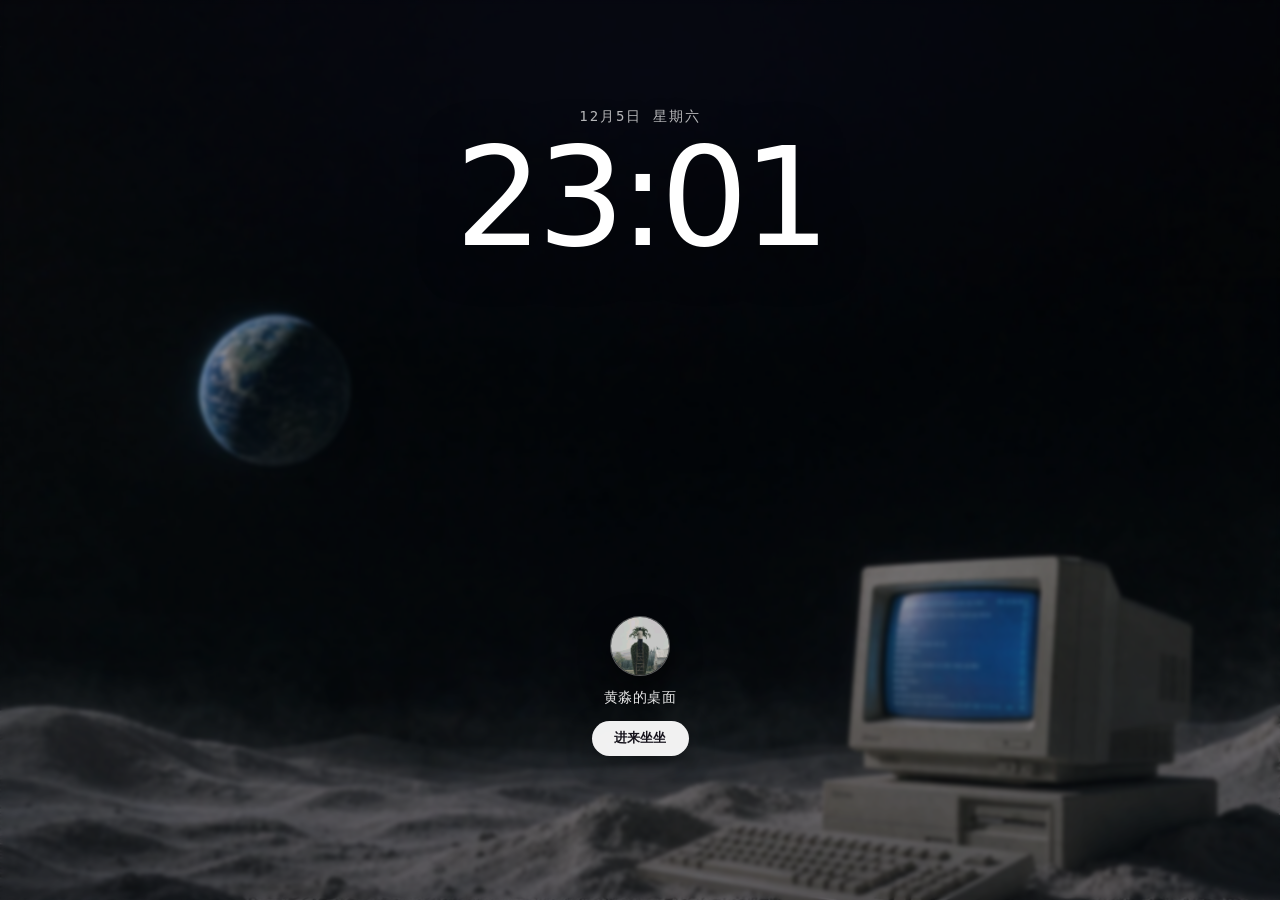
==== index.html @ 8e4c8ae3 "图标重做：从「单色线框放进深灰块」换成真正的 App 图标 - 每个图标手绘 SVG：彩色对角渐变 + 顶部弧形玻璃反光 + 底部柔和压暗 + 1.4px 白色内描边 - 房间改成房子剪影 + 门洞暖" ====
<!DOCTYPE html>
<html lang="zh-CN">
<head>
<meta charset="UTF-8">
<meta name="viewport" content="width=device-width, initial-scale=1.0, viewport-fit=cover">
<title>黄淼 OS</title>
<meta name="description" content="黄淼的桌面：两间住过的房子（点云还原，能走进去）、21 件视频作品、名片。">
<meta name="theme-color" content="#07070b">
<link rel="icon" href="/favicon-32.png" sizes="32x32" type="image/png">
<link rel="apple-touch-icon" href="/favicon-180.png">
<link rel="stylesheet" href="os/os.css?v=20261120">
</head>
<body>

<!-- ============ 图标 ============ -->
<svg width="0" height="0" style="position:absolute" aria-hidden="true"><defs>
  <linearGradient id="apGloss" x1="0" y1="0" x2="0" y2="1">
    <stop offset="0" stop-color="#fff" stop-opacity=".46"/>
    <stop offset=".52" stop-color="#fff" stop-opacity=".07"/>
    <stop offset="1" stop-color="#fff" stop-opacity="0"/>
  </linearGradient>
  <radialGradient id="apGlow" cx=".5" cy="0" r=".85">
    <stop offset="0" stop-color="#fff" stop-opacity=".52"/>
    <stop offset=".5" stop-color="#fff" stop-opacity=".14"/>
    <stop offset="1" stop-color="#fff" stop-opacity="0"/>
  </radialGradient>
  <linearGradient id="apShade" x1="0" y1="0" x2="0" y2="1">
    <stop offset="0" stop-color="#000" stop-opacity="0"/>
    <stop offset="1" stop-color="#000" stop-opacity=".16"/>
  </linearGradient>
  <symbol id="ic-door" viewBox="0 0 24 24"><path d="M5 21V4a1 1 0 0 1 1-1h12a1 1 0 0 1 1 1v17"/><path d="M3 21h18"/><path d="M14.5 12v.01"/><path d="M8.5 3v18"/></symbol>
  <symbol id="ic-film" viewBox="0 0 24 24"><rect x="3" y="4" width="18" height="16" rx="2"/><path d="M7 4v16M17 4v16"/><path d="M3 9h4M3 15h4M17 9h4M17 15h4"/></symbol>
  <symbol id="ic-user" viewBox="0 0 24 24"><circle cx="12" cy="8.5" r="3.6"/><path d="M4.6 20.2a7.6 7.6 0 0 1 14.8 0"/></symbol>
  <symbol id="ic-mail" viewBox="0 0 24 24"><rect x="2.8" y="5" width="18.4" height="14" rx="2.4"/><path d="M4 7.2l8 5.4 8-5.4"/></symbol>
  <symbol id="ic-doc" viewBox="0 0 24 24"><path d="M6 3h7.6L19 8.4V21H6z"/><path d="M13.4 3v5.6H19"/><path d="M9 13h6M9 17h4"/></symbol>
  <symbol id="ic-spark" viewBox="0 0 24 24"><path d="M12 3l1.8 4.9L18.7 9.7l-4.9 1.8L12 16.4l-1.8-4.9L5.3 9.7l4.9-1.8z"/><path d="M18 15.5l.9 2.4 2.4.9-2.4.9-.9 2.4-.9-2.4-2.4-.9 2.4-.9z"/></symbol>
  <symbol id="ic-arrow" viewBox="0 0 24 24"><path d="M5 12h13"/><path d="M12.5 5.5L19 12l-6.5 6.5"/></symbol>
  <symbol id="ic-move" viewBox="0 0 24 24"><path d="M12 3v18M3 12h18"/><path d="M9 6l3-3 3 3M9 18l3 3 3-3M6 9l-3 3 3 3M18 9l3 3-3 3"/></symbol>
  <symbol id="ic-full" viewBox="0 0 24 24"><path d="M9 4H4v5M15 4h5v5M9 20H4v-5M15 20h5v-5"/></symbol>
  <symbol id="ic-out" viewBox="0 0 24 24"><path d="M14 4h6v6"/><path d="M20 4l-9 9"/><path d="M18 14v5a1 1 0 0 1-1 1H5a1 1 0 0 1-1-1V7a1 1 0 0 1 1-1h5"/></symbol>
  <symbol id="ic-github" viewBox="0 0 24 24"><path d="M9 19.5c-4 1.2-4-2-5.5-2.5M15 21v-3.4a3 3 0 0 0-.8-2.3c2.6-.3 5.3-1.3 5.3-5.8a4.5 4.5 0 0 0-1.2-3.1 4.2 4.2 0 0 0-.1-3.1s-1-.3-3.3 1.2a11.4 11.4 0 0 0-6 0C6.6 3 5.6 3.3 5.6 3.3a4.2 4.2 0 0 0-.1 3.1A4.5 4.5 0 0 0 4.3 9.5c0 4.5 2.7 5.5 5.3 5.8a3 3 0 0 0-.8 2.3V21"/></symbol>
  <symbol id="ic-wifi" viewBox="0 0 24 24"><path d="M2.5 8.5a15 15 0 0 1 19 0"/><path d="M6 12.5a10 10 0 0 1 12 0"/><path d="M9.4 16.3a5 5 0 0 1 5.2 0"/><path d="M12 20h.01"/></symbol>
  <symbol id="ic-batt" viewBox="0 0 26 13"><rect x=".8" y=".8" width="20" height="11.4" rx="3"/><rect x="2.6" y="2.6" width="14" height="7.8" rx="1.6" fill="currentColor" stroke="none"/><path d="M23 4.4v4.2" stroke-width="2.4"/></symbol>

  <!-- ===== App 图标：彩色底 + 顶部高光 + 细白描边（不用位图，缩放不糊） ===== -->
  <symbol id="ap-room" viewBox="0 0 96 96">
    <defs>
      <linearGradient id="apRoomBg" x1="0" y1="0" x2=".38" y2="1">
        <stop offset="0" stop-color="#86A6FF"/><stop offset=".48" stop-color="#4A5BEA"/><stop offset="1" stop-color="#2730A2"/>
      </linearGradient>
      <linearGradient id="apRoomDoor" x1="0" y1="0" x2=".2" y2="1">
        <stop offset="0" stop-color="#FFEBC6"/><stop offset="1" stop-color="#FFAE52"/>
      </linearGradient>
      <clipPath id="apRoomClip"><rect width="96" height="96" rx="22"/></clipPath>
    </defs>
    <g clip-path="url(#apRoomClip)">
      <rect width="96" height="96" fill="url(#apRoomBg)"/>
      <rect width="96" height="62" fill="url(#apGloss)"/>
      <ellipse cx="48" cy="0" rx="45" ry="27" fill="url(#apGlow)"/>
      <rect y="50" width="96" height="46" fill="url(#apShade)"/>
    </g>
    <path d="M48 16.5 76 37.2v33.3a6 6 0 0 1-6 6H26a6 6 0 0 1-6-6V37.2z" fill="#fff" opacity=".96"/>
    <path d="M41 76.5V57.8a7 7 0 0 1 14 0v18.7z" fill="url(#apRoomDoor)"/>
    <path d="M48 16.5 76 37.2H20z" fill="#fff" opacity=".55"/>
    <rect x=".9" y=".9" width="94.2" height="94.2" rx="21.4" fill="none" stroke="#fff" stroke-opacity=".32" stroke-width="1.4"/>
  </symbol>

  <symbol id="ap-works" viewBox="0 0 96 96">
    <defs>
      <linearGradient id="apWorksBg" x1="0" y1="0" x2=".4" y2="1">
        <stop offset="0" stop-color="#FFA0B6"/><stop offset=".45" stop-color="#F4486B"/><stop offset="1" stop-color="#AC143E"/>
      </linearGradient>
      <clipPath id="apWorksClip"><rect width="96" height="96" rx="22"/></clipPath>
    </defs>
    <g clip-path="url(#apWorksClip)">
      <rect width="96" height="96" fill="url(#apWorksBg)"/>
      <rect width="96" height="62" fill="url(#apGloss)"/>
      <ellipse cx="48" cy="0" rx="45" ry="27" fill="url(#apGlow)"/>
      <rect y="50" width="96" height="46" fill="url(#apShade)"/>
    </g>
    <rect x="22" y="25" width="52" height="46" rx="6" fill="#fff" opacity=".97"/>
    <g fill="#E33A5C">
      <rect x="26" y="29.5" width="6.4" height="6.4" rx="1.8"/><rect x="26" y="39.3" width="6.4" height="6.4" rx="1.8"/>
      <rect x="26" y="49.1" width="6.4" height="6.4" rx="1.8"/><rect x="26" y="58.9" width="6.4" height="6.4" rx="1.8"/>
      <rect x="63.6" y="29.5" width="6.4" height="6.4" rx="1.8"/><rect x="63.6" y="39.3" width="6.4" height="6.4" rx="1.8"/>
      <rect x="63.6" y="49.1" width="6.4" height="6.4" rx="1.8"/><rect x="63.6" y="58.9" width="6.4" height="6.4" rx="1.8"/>
    </g>
    <path d="M41.8 37.8 L57 48 L41.8 58.2 Z" fill="#E33A5C"/>
    <rect x=".9" y=".9" width="94.2" height="94.2" rx="21.4" fill="none" stroke="#fff" stroke-opacity=".32" stroke-width="1.4"/>
  </symbol>

  <symbol id="ap-about" viewBox="0 0 96 96">
    <defs>
      <linearGradient id="apAboutBg" x1="0" y1="0" x2=".45" y2="1">
        <stop offset="0" stop-color="#79E7D4"/><stop offset=".5" stop-color="#25AC93"/><stop offset="1" stop-color="#0E6357"/>
      </linearGradient>
      <clipPath id="apAboutClip"><rect width="96" height="96" rx="22"/></clipPath>
    </defs>
    <g clip-path="url(#apAboutClip)">
      <rect width="96" height="96" fill="url(#apAboutBg)"/>
      <rect width="96" height="62" fill="url(#apGloss)"/>
      <ellipse cx="48" cy="0" rx="45" ry="27" fill="url(#apGlow)"/>
      <rect y="50" width="96" height="46" fill="url(#apShade)"/>
    </g>
    <circle cx="48" cy="38.5" r="11.6" fill="#fff" opacity=".97"/>
    <path d="M25.5 71.5c0-12.8 10-19.6 22.5-19.6s22.5 6.8 22.5 19.6z" fill="#fff" opacity=".97"/>
    <rect x=".9" y=".9" width="94.2" height="94.2" rx="21.4" fill="none" stroke="#fff" stroke-opacity=".32" stroke-width="1.4"/>
  </symbol>

  <symbol id="ap-contact" viewBox="0 0 96 96">
    <defs>
      <linearGradient id="apCtBg" x1="0" y1="0" x2=".4" y2="1">
        <stop offset="0" stop-color="#FFD77E"/><stop offset=".5" stop-color="#F59B2E"/><stop offset="1" stop-color="#C26409"/>
      </linearGradient>
      <clipPath id="apCtClip"><rect width="96" height="96" rx="22"/></clipPath>
    </defs>
    <g clip-path="url(#apCtClip)">
      <rect width="96" height="96" fill="url(#apCtBg)"/>
      <rect width="96" height="62" fill="url(#apGloss)"/>
      <ellipse cx="48" cy="0" rx="45" ry="27" fill="url(#apGlow)"/>
      <rect y="50" width="96" height="46" fill="url(#apShade)"/>
    </g>
    <rect x="19" y="29" width="58" height="38" rx="6.5" fill="#FFFAF0" opacity=".98"/>
    <path d="M22.5 34 L48 51.5 L73.5 34" fill="none" stroke="#DD8A1B" stroke-width="4.2" stroke-linecap="round" stroke-linejoin="round"/>
    <rect x=".9" y=".9" width="94.2" height="94.2" rx="21.4" fill="none" stroke="#fff" stroke-opacity=".32" stroke-width="1.4"/>
  </symbol>

  <symbol id="ap-readme" viewBox="0 0 96 96">
    <defs>
      <linearGradient id="apRdBg" x1="0" y1="0" x2=".4" y2="1">
        <stop offset="0" stop-color="#B3AED2"/><stop offset=".5" stop-color="#736E94"/><stop offset="1" stop-color="#453F60"/>
      </linearGradient>
      <clipPath id="apRdClip"><rect width="96" height="96" rx="22"/></clipPath>
    </defs>
    <g clip-path="url(#apRdClip)">
      <rect width="96" height="96" fill="url(#apRdBg)"/>
      <rect width="96" height="62" fill="url(#apGloss)"/>
      <ellipse cx="48" cy="0" rx="45" ry="27" fill="url(#apGlow)"/>
      <rect y="50" width="96" height="46" fill="url(#apShade)"/>
    </g>
    <path d="M33 19.5h18L66 32.5v43a4.5 4.5 0 0 1-4.5 4.5h-28.5A4.5 4.5 0 0 1 28.5 75.5v-51a5 5 0 0 1 4.5-5z" fill="#fff" opacity=".97"/>
    <path d="M51 19.5v13h15" fill="none" stroke="#7A7499" stroke-width="3" stroke-linejoin="round"/>
    <g stroke="#7A7499" stroke-width="3" stroke-linecap="round"><path d="M39 48h18M39 57h18M39 66h11"/></g>
    <rect x=".9" y=".9" width="94.2" height="94.2" rx="21.4" fill="none" stroke="#fff" stroke-opacity=".32" stroke-width="1.4"/>
  </symbol>
</defs></svg>

<div class="wall"><div class="wall-img"></div><div class="wall-tint"></div><div class="wall-grain"></div></div>

<!-- ============ 锁屏 ============ -->
<div class="lock" id="lock">
  <div class="lock-date" id="lockDate">—</div>
  <div class="lock-time" id="lockTime">--:--</div>
  <div class="lock-user">
    <img class="lock-av" src="avatar.png" alt="">
    <span class="lock-name">黄淼的桌面</span>
    <button class="lock-enter" id="lockEnter" type="button">进来坐坐</button>
  </div>
</div>

<!-- ============ 菜单栏 ============ -->
<header class="menubar" id="menubar">
  <button class="mb-brand" id="mbBrand" type="button"><span class="mb-mk"></span>黄淼 OS</button>
  <button class="mb-menu" data-open="rooms" type="button">房间</button>
  <button class="mb-menu" data-open="works" type="button">作品</button>
  <button class="mb-menu" data-open="about" type="button">关于</button>
  <button class="mb-menu" data-open="contact" type="button">联系</button>
  <span class="mb-sp"></span>
  <span class="mb-st">
    <svg viewBox="0 0 24 24" style="width:15px;height:15px;fill:none;stroke:currentColor;stroke-width:1.6;stroke-linecap:round"><use href="#ic-wifi"/></svg>
    <svg viewBox="0 0 26 13" style="width:24px;height:12px;fill:none;stroke:currentColor;stroke-width:1.1"><use href="#ic-batt"/></svg>
  </span>
  <span class="mb-clock" id="mbClock">--</span>
</header>

<!-- ============ 桌面 ============ -->
<main class="desktop" id="desktop">
  <div class="desk-icons">
    <button class="desk-ic" data-open="rooms" type="button">
      <span class="art"><svg viewBox="0 0 96 96"><use href="#ap-room"/></svg></span>
      <span class="lb">我的房间</span>
    </button>
    <button class="desk-ic" data-open="works" type="button">
      <span class="art"><svg viewBox="0 0 96 96"><use href="#ap-works"/></svg></span>
      <span class="lb">我的作品</span>
    </button>
    <button class="desk-ic" data-open="readme" type="button">
      <span class="art"><svg viewBox="0 0 96 96"><use href="#ap-readme"/></svg></span>
      <span class="lb">说明.txt</span>
    </button>
    <button class="desk-ic" data-open="contact" type="button">
      <span class="art"><svg viewBox="0 0 96 96"><use href="#ap-contact"/></svg></span>
      <span class="lb">联系我</span>
    </button>
  </div>
  <div class="desk-hint" id="deskHint">点一下图标就打开 · 窗口可以拖、可以拉大</div>
</main>

<!-- ============ Dock ============ -->
<nav class="dock" id="dock">
  <button class="dock-item" data-app="rooms" type="button">
    <span class="tip">我的房间</span>
    <span class="di rooms"><svg viewBox="0 0 96 96"><use href="#ap-room"/></svg></span>
    <span class="dot"></span>
  </button>
  <button class="dock-item" data-app="works" type="button">
    <span class="tip">我的作品</span>
    <span class="di works"><svg viewBox="0 0 96 96"><use href="#ap-works"/></svg></span>
    <span class="dot"></span>
  </button>
  <button class="dock-item" data-app="about" type="button">
    <span class="tip">关于我</span>
    <span class="di about"><svg viewBox="0 0 96 96"><use href="#ap-about"/></svg></span>
    <span class="dot"></span>
  </button>
  <button class="dock-item" data-app="contact" type="button">
    <span class="tip">联系</span>
    <span class="di contact"><svg viewBox="0 0 96 96"><use href="#ap-contact"/></svg></span>
    <span class="dot"></span>
  </button>
  <span class="dock-sep"></span>
  <a class="dock-item" href="prompts/" target="_blank" rel="noopener">
    <span class="tip">提示词库</span>
    <span class="di ext p1"><svg viewBox="0 0 24 24"><use href="#ic-spark"/></svg></span>
  </a>
  <a class="dock-item" href="https://upmiao.com" target="_blank" rel="noopener">
    <span class="tip">upmiao.com</span>
    <span class="di ext p2"><svg viewBox="0 0 24 24"><use href="#ic-out"/></svg></span>
  </a>
  <a class="dock-item" href="https://github.com/Ss-miao" target="_blank" rel="noopener">
    <span class="tip">GitHub</span>
    <span class="di ext p3"><svg viewBox="0 0 24 24"><use href="#ic-github"/></svg></span>
  </a>
</nav>

<script src="os/data.js?v=20261120"></script>
<script src="os/wm.js?v=20261120"></script>
<script src="os/apps.js?v=20261120"></script>
<script>
(function(){
  var $=function(s){return document.querySelector(s)};
  var two=function(n){return (n<10?'0':'')+n};

  /* ---- 时钟 ---- */
  var MOB = matchMedia('(max-width:760px)').matches;
  function tick(){
    var d=new Date(), wd='日一二三四五六'[d.getDay()];
    $('#lockTime').textContent=two(d.getHours())+':'+two(d.getMinutes());
    $('#lockDate').textContent=(d.getMonth()+1)+'月'+d.getDate()+'日 星期'+wd;
    $('#mbClock').textContent = MOB
      ? two(d.getHours())+':'+two(d.getMinutes())
      : (d.getMonth()+1)+'月'+d.getDate()+'日 周'+wd+' '+two(d.getHours())+':'+two(d.getMinutes());
  }
  tick(); setInterval(tick,10000);

  /* 手机上「拖、拉大」不成立，换成铺满的说明；顺手把小字提示露出来当引导 */
  if(MOB){
    var dh=$('#deskHint');
    if(dh) dh.textContent='点一下图标，窗口会铺满整块屏幕';
  }

  /* ---- 解锁 ---- */
  var lock=$('#lock'), unlocked=false;
  function unlock(){
    if(unlocked) return; unlocked=true;
    lock.classList.add('out');
    document.body.classList.add('in');
    setTimeout(function(){ if(lock.parentNode) lock.parentNode.removeChild(lock); },700);
  }
  $('#lockEnter').addEventListener('click',unlock);
  document.addEventListener('keydown',function(e){
    if(!unlocked && (e.key==='Enter'||e.key===' ')){ e.preventDefault(); unlock(); }
  });

  /* ---- 打开程序 ---- */
  document.addEventListener('click',function(e){
    var t=e.target.closest('.desk-ic[data-open],.mb-menu[data-open]');
    if(t){ unlock(); window.OS_APPS.open(t.dataset.open); return; }
    var d=e.target.closest('.dock-item[data-app]');
    if(d){ unlock(); window.OS_APPS.open(d.dataset.app); }
  });
  $('#mbBrand').addEventListener('click',function(){ window.OS_APPS.open('about'); });

  /* ---- Esc 关掉最上面那个窗口 ---- */
  document.addEventListener('keydown',function(e){
    if(e.key!=='Escape') return;
    var wins=[].slice.call(document.querySelectorAll('.window'));
    if(!wins.length) return;
    wins.sort(function(a,b){ return (+b.style.zIndex||0)-(+a.style.zIndex||0); });
    window.OS_WM.close(wins[0].dataset.app);
  });

  /* ---- Dock 倒影：把图标镜像一份压在下面，靠遮罩渐隐 ---- */
  document.querySelectorAll('.dock-item .di').forEach(function(di){
    var svg=di.querySelector('svg'); if(!svg) return;
    var rx=document.createElement('span');
    rx.className='rx'+(di.classList.contains('ext')?' sm':'');
    rx.appendChild(svg.cloneNode(true));
    di.parentNode.appendChild(rx);
  });

  /* ---- 手机上别让长按弹菜单 ---- */
  document.addEventListener('contextmenu',function(e){
    if(e.target.closest('.desk-ic,.dock-item,.rm-card')) e.preventDefault();
  });
})();
</script>
</body>
</html>
---- os/os.css ----
/* ===================================================================
   黄淼 OS · 系统外壳
   月面壁纸 / 玻璃菜单栏 / 窗口 / Dock
   =================================================================== */
:root{
  --ink:#1a1720; --ink-2:#5a5466; --ink-3:#928b9e;
  --line:rgba(24,20,34,.10); --line-2:rgba(24,20,34,.06);
  --win:rgba(250,249,253,.90);
  --win-bar:rgba(255,255,255,.58);
  --accent:#e2703a; --accent-2:#f0a35e;
  --grad:linear-gradient(120deg,#e2703a,#d94f7a 55%,#8b5cf6);
  --radius:15px;
  --font:"PingFang SC","HarmonyOS Sans SC","Microsoft YaHei UI","Noto Sans SC",system-ui,-apple-system,sans-serif;
  --mono:ui-monospace,"SF Mono",Menlo,Consolas,monospace;
  --shadow:0 40px 110px -34px rgba(2,4,12,.72), 0 2px 10px rgba(2,4,12,.24), 0 0 0 .5px rgba(0,0,0,.26);
}
*{margin:0;padding:0;box-sizing:border-box;scrollbar-width:none;-ms-overflow-style:none}
*::-webkit-scrollbar{display:none;width:0;height:0}
html,body{height:100%}
body{
  font-family:var(--font);color:var(--ink);overflow:hidden;background:#07070b;
  -webkit-font-smoothing:antialiased;user-select:none;-webkit-user-select:none;
  -webkit-tap-highlight-color:transparent;overscroll-behavior:none;
}
a{color:inherit;text-decoration:none}
button{font:inherit;color:inherit;cursor:pointer;border:0;background:none}
svg{display:block}
.ic{width:20px;height:20px;fill:none;stroke:currentColor;stroke-width:1.7;stroke-linecap:round;stroke-linejoin:round}

/* ---------- 壁纸 ---------- */
.wall{position:fixed;inset:0;z-index:0;overflow:hidden;background:#05060a}
.wall-img{position:absolute;inset:0;background:url(../os-wall.webp) center bottom/cover no-repeat;
  transform:scale(1.02);animation:wallIn 1.6s cubic-bezier(.2,.7,.2,1) both}
@keyframes wallIn{from{transform:scale(1.08);opacity:0}to{transform:scale(1.02);opacity:1}}
.wall-tint{position:absolute;inset:0;pointer-events:none;
  background:
    radial-gradient(70% 50% at 50% 8%,rgba(10,14,30,.62),transparent 70%),
    linear-gradient(180deg,rgba(6,7,14,.5) 0%,rgba(6,7,14,.06) 26%,rgba(6,7,14,0) 55%,rgba(6,7,14,.30) 100%)}
.wall-grain{position:absolute;inset:0;pointer-events:none;opacity:.05;mix-blend-mode:overlay;
  background-image:url("data:image/svg+xml;utf8,<svg xmlns='http://www.w3.org/2000/svg' width='140' height='140'><filter id='n'><feTurbulence type='fractalNoise' baseFrequency='.85' numOctaves='3'/></filter><rect width='140' height='140' filter='url(%23n)'/></svg>")}

/* ---------- 锁屏 ---------- */
.lock{position:fixed;inset:0;z-index:5000;display:flex;flex-direction:column;align-items:center;
  color:#fff;transition:opacity .6s ease,transform .6s ease}
.lock::before{content:"";position:absolute;inset:0;background:rgba(4,5,10,.34);backdrop-filter:blur(2px)}
.lock>*{position:relative}
.lock-date{margin-top:12vh;font-size:14px;letter-spacing:.14em;opacity:.72;text-transform:uppercase;
  font-family:var(--mono);text-shadow:0 2px 18px rgba(0,0,0,.5)}
.lock-time{font-size:clamp(76px,13vw,138px);font-weight:200;line-height:1.02;letter-spacing:-.04em;
  font-variant-numeric:tabular-nums;text-shadow:0 8px 46px rgba(0,0,0,.55);margin-top:2px}
.lock-user{margin-top:auto;margin-bottom:16vh;display:flex;flex-direction:column;align-items:center;gap:14px}
.lock-av{width:58px;height:58px;border-radius:50%;object-fit:cover;
  box-shadow:0 0 0 1px rgba(255,255,255,.34),0 10px 30px rgba(0,0,0,.5)}
.lock-name{font-size:13.5px;letter-spacing:.04em;opacity:.9}
.lock-enter{padding:9px 22px;border-radius:999px;background:rgba(255,255,255,.94);color:#15121b;
  font-size:12.5px;font-weight:600;letter-spacing:.02em;transition:.18s;
  box-shadow:0 8px 26px rgba(0,0,0,.35)}
.lock-enter:hover{background:#fff;transform:translateY(-1px)}
.lock.out{opacity:0;transform:scale(1.05);pointer-events:none}

/* ---------- 菜单栏 ---------- */
.menubar{position:fixed;left:0;right:0;top:0;height:34px;z-index:900;display:flex;align-items:center;gap:4px;
  padding:0 14px;color:rgba(255,255,255,.94);font-size:12.5px;
  background:rgba(10,11,20,.42);backdrop-filter:blur(26px) saturate(150%);-webkit-backdrop-filter:blur(26px) saturate(150%);
  border-bottom:1px solid rgba(255,255,255,.08);transition:opacity .4s,transform .4s}
.menubar.hide{opacity:0;transform:translateY(-100%)}
.mb-brand{display:flex;align-items:center;gap:7px;padding:2px 9px 2px 4px;border-radius:6px;font-weight:600}
.mb-brand:hover{background:rgba(255,255,255,.12)}
.mb-mk{width:15px;height:15px;border-radius:4px;background:var(--grad);flex:none;
  box-shadow:0 0 0 .5px rgba(255,255,255,.4)}
.mb-menu{padding:3px 9px;border-radius:5px;opacity:.78;font-weight:450}
.mb-menu.on,.mb-menu:hover{background:rgba(255,255,255,.14);opacity:1}
.mb-sp{flex:1}
.mb-st{display:flex;align-items:center;gap:11px;opacity:.82}
.mb-st svg{width:15px;height:15px;fill:none;stroke:currentColor;stroke-width:1.6;stroke-linecap:round}
.mb-clock{font-family:var(--mono);font-size:11.5px;letter-spacing:.01em;opacity:.9;white-space:nowrap}

/* ---------- 桌面 ---------- */
.desktop{position:absolute;left:0;right:0;top:34px;bottom:84px;z-index:10;overflow:hidden;
  transition:opacity .5s ease}
.desk-icons{position:absolute;right:14px;top:14px;display:flex;flex-direction:column;gap:14px;z-index:2}
.desk-ic{width:98px;padding:9px 4px 8px;display:flex;flex-direction:column;align-items:center;gap:7px;
  border-radius:11px;transition:.14s;color:#fff}
.desk-ic:hover{background:rgba(255,255,255,.1)}
.desk-ic:active{transform:scale(.97)}
.desk-ic .art{width:68px;height:68px;border-radius:16px;position:relative;
  filter:drop-shadow(0 11px 20px rgba(0,0,0,.55))}
.desk-ic .art svg{width:100%;height:100%;display:block}
.desk-ic:hover .art{filter:drop-shadow(0 13px 24px rgba(0,0,0,.62)) brightness(1.06)}
.desk-ic .lb{font-size:11px;line-height:1.3;text-align:center;text-shadow:0 1px 6px rgba(0,0,0,.8);
  max-width:86px;overflow:hidden;text-overflow:ellipsis;white-space:nowrap}
.desk-hint{position:absolute;left:50%;bottom:58px;transform:translateX(-50%);
  font-size:10.5px;color:rgba(255,255,255,.66);letter-spacing:.03em;white-space:nowrap;
  padding:6px 12px;border-radius:999px;background:rgba(12,12,18,.46);
  border:1px solid rgba(255,255,255,.1);backdrop-filter:blur(14px);-webkit-backdrop-filter:blur(14px);
  transition:opacity .4s}
.desk-hint.hide{opacity:0}

/* 还没解锁的时候，桌面、Dock、菜单栏都藏起来，只留锁屏 */
body:not(.in) .desktop,
body:not(.in) .dock,
body:not(.in) .menubar{opacity:0;pointer-events:none}
body:not(.in) .dock{transform:translateX(-50%) translateY(20px)}

/* ---------- 窗口 ---------- */
.window{position:absolute;display:flex;flex-direction:column;min-width:340px;min-height:200px;
  background:var(--win);backdrop-filter:blur(34px) saturate(170%);-webkit-backdrop-filter:blur(34px) saturate(170%);
  border-radius:var(--radius);box-shadow:var(--shadow);overflow:hidden;
  opacity:0;transform:scale(.965) translateY(10px);
  transition:opacity .22s ease,transform .26s cubic-bezier(.2,.8,.2,1)}
.window.open{opacity:1;transform:none}
.window.closing{opacity:0;transform:scale(.97);transition-duration:.18s}
.window.max{border-radius:11px}
.win-bar{flex:none;height:44px;display:flex;align-items:center;padding:0 13px;position:relative;
  background:var(--win-bar);border-bottom:1px solid var(--line-2);
  backdrop-filter:blur(20px);-webkit-backdrop-filter:blur(20px)}
.traffic{display:flex;gap:8px;align-items:center;position:relative;z-index:2}
.traffic button{width:12px;height:12px;border-radius:50%;display:grid;place-items:center;position:relative}
.traffic button i{display:block;width:12px;height:12px;border-radius:50%}
.t-close i{background:#ff5f57;box-shadow:inset 0 0 0 .5px rgba(0,0,0,.12)}
.t-min i{background:#febc2e;box-shadow:inset 0 0 0 .5px rgba(0,0,0,.12)}
.t-max i{background:#28c840;box-shadow:inset 0 0 0 .5px rgba(0,0,0,.12)}
.traffic:hover button i::after{content:"";position:absolute;inset:0;background-repeat:no-repeat;background-position:center}
.t-close:hover i::after{background-image:url("data:image/svg+xml;utf8,<svg xmlns='http://www.w3.org/2000/svg' width='12' height='12'><path d='M4 4l4 4M8 4l-4 4' stroke='%23600' stroke-width='1.3' stroke-linecap='round'/></svg>")}
.t-min:hover i::after{background-image:url("data:image/svg+xml;utf8,<svg xmlns='http://www.w3.org/2000/svg' width='12' height='12'><path d='M3.4 6h5.2' stroke='%23530' stroke-width='1.3' stroke-linecap='round'/></svg>")}
.t-max:hover i::after{background-image:url("data:image/svg+xml;utf8,<svg xmlns='http://www.w3.org/2000/svg' width='12' height='12'><path d='M4 7.4V4h3.4M8 4.6V8H4.6' stroke='%23053' stroke-width='1.2' fill='none' stroke-linecap='round'/></svg>")}
.win-title{position:absolute;left:0;right:0;text-align:center;font-size:12.5px;font-weight:600;
  color:var(--ink-2);pointer-events:none;letter-spacing:.01em}
.bar-slot{flex:1;display:flex;align-items:center;gap:8px;margin-left:12px;min-width:0;position:relative}
.bar-slot .win-title{position:static;text-align:left;pointer-events:auto;flex:1;min-width:0;
  overflow:hidden;text-overflow:ellipsis;white-space:nowrap}
.bar-acts{display:flex;gap:6px;flex:none}
.bar-btn{display:inline-flex;align-items:center;gap:5px;height:26px;padding:0 9px;border-radius:7px;
  font-size:11.5px;color:var(--ink-2);background:rgba(255,255,255,.6);border:1px solid var(--line);transition:.15s}
.bar-btn:hover{background:#fff;color:var(--ink)}
.bar-btn svg{width:12px;height:12px;fill:none;stroke:currentColor;stroke-width:1.8;stroke-linecap:round;stroke-linejoin:round}
.win-back{display:none}
.win-body{flex:1;overflow:auto;position:relative;-webkit-overflow-scrolling:touch}
.rz{position:absolute;z-index:5}
.rz-r{right:-3px;top:8px;bottom:8px;width:7px;cursor:ew-resize}
.rz-b{bottom:-3px;left:8px;right:8px;height:7px;cursor:ns-resize}
.rz-br{right:-3px;bottom:-3px;width:14px;height:14px;cursor:nwse-resize}

/* ---------- Dock ---------- */
.dock{position:fixed;left:50%;bottom:12px;transform:translateX(-50%);z-index:800;
  display:flex;align-items:flex-start;gap:6px;padding:7px 9px 16px;border-radius:20px;
  background:rgba(255,255,255,.13);backdrop-filter:blur(30px) saturate(180%);-webkit-backdrop-filter:blur(30px) saturate(180%);
  border:1px solid rgba(255,255,255,.24);
  box-shadow:0 22px 50px -18px rgba(0,0,0,.72),inset 0 1px 0 rgba(255,255,255,.38)}
.dock-item{position:relative;display:grid;place-items:center;transition:transform .18s cubic-bezier(.2,.8,.2,1)}
.dock-item .di{width:52px;height:52px;display:grid;place-items:center;position:relative;z-index:1;
  overflow:visible;background:none;filter:drop-shadow(0 7px 14px rgba(0,0,0,.42))}
.dock-item .di > svg{width:52px;height:52px;display:block}
.dock-item .di.img img{width:52px;height:52px;border-radius:13px;object-fit:cover}
.dock-item:hover{transform:translateY(-8px) scale(1.08)}
.dock-item:active{transform:translateY(-2px) scale(1.02)}
.dock-item .tip{position:absolute;bottom:calc(100% + 9px);left:50%;transform:translateX(-50%) translateY(4px);
  padding:4px 9px;border-radius:7px;background:rgba(16,16,22,.86);color:#fff;font-size:11px;white-space:nowrap;
  opacity:0;pointer-events:none;transition:.16s;border:1px solid rgba(255,255,255,.1)}
.dock-item:hover .tip{opacity:1;transform:translateX(-50%)}
.dock-item .rx{position:absolute;left:50%;top:53px;width:52px;height:22px;overflow:hidden;
  transform:translateX(-50%);opacity:.45;pointer-events:none;z-index:2;
  -webkit-mask-image:linear-gradient(to bottom,rgba(0,0,0,.95),rgba(0,0,0,0) 85%);
  mask-image:linear-gradient(to bottom,rgba(0,0,0,.95),rgba(0,0,0,0) 85%);
  filter:blur(.8px)}
.dock-item .rx svg{position:absolute;left:0;top:0;width:52px;height:52px;display:block;
  transform:translateY(52px) scaleY(-1);transform-origin:top left}
.dock-item .rx.sm{width:26px;height:16px;top:53px}
.dock-item .rx.sm svg{left:0;top:12px;width:26px;height:26px;transform:translateY(26px) scaleY(-1);transform-origin:top left}
.dock-item .dot{position:absolute;bottom:-4px;left:50%;transform:translateX(-50%);width:4px;height:4px;
  border-radius:50%;background:rgba(255,255,255,.9);opacity:0;transition:.2s}
.dock-item.running .dot{opacity:1}
.dock-sep{width:1px;height:38px;background:rgba(255,255,255,.16);margin:0 4px;align-self:center}

/* 外链图标：半透明玻璃底，跟彩色 App 图标拉开层次 */
.di.ext{width:52px;height:52px;border-radius:14px;position:relative;
  box-shadow:inset 0 0 0 1px rgba(255,255,255,.26),inset 0 1px 0 rgba(255,255,255,.4)}
.di.ext > svg{width:26px;height:26px;fill:none;stroke:#fff;stroke-width:1.6;stroke-linecap:round;stroke-linejoin:round}
.di.p1{background:linear-gradient(150deg,#9E8CFF,#6244E6 60%,#4326B8)}
.di.p2{background:linear-gradient(150deg,#5ED6F5,#2A7EE8 60%,#1552AE)}
.di.p3{background:linear-gradient(150deg,#55555F,#2A2A34 60%,#15151C)}

/* ===================================================================
   程序：我的房间
   =================================================================== */
.app-room .win-body{padding:0;overflow:hidden;background:#07080c}
.room-frame{width:100%;height:100%;border:0;display:block;background:#07080c}
.rm-wrap{padding:26px 26px 22px}
.rm-head{display:flex;align-items:flex-start;justify-content:space-between;gap:20px;margin-bottom:20px}
.rm-head h2{font-size:21px;font-weight:700;letter-spacing:-.03em}
.rm-head p{margin-top:6px;font-size:12px;line-height:1.7;color:var(--ink-2);max-width:44ch}
.rm-tip{display:inline-flex;align-items:center;gap:6px;font-size:11px;color:var(--ink-3);
  padding:6px 10px;border:1px solid var(--line);border-radius:999px;white-space:nowrap;background:rgba(255,255,255,.55)}
.rm-tip svg{width:13px;height:13px;fill:none;stroke:currentColor;stroke-width:1.6}
.rm-grid{display:grid;grid-template-columns:1fr 1fr;gap:16px}
.rm-card{position:relative;display:flex;flex-direction:column;border-radius:13px;overflow:hidden;
  background:#fff;border:1px solid var(--line);cursor:pointer;
  transition:transform .2s cubic-bezier(.2,.8,.2,1),box-shadow .2s,border-color .2s;
  box-shadow:0 2px 6px rgba(20,16,30,.05)}
.rm-card:hover{transform:translateY(-3px);box-shadow:0 16px 34px -16px rgba(20,16,30,.42);border-color:rgba(24,20,34,.16)}
.rm-cover{position:relative;aspect-ratio:16/10;overflow:hidden;background:#101018}
.rm-cover img{width:100%;height:100%;object-fit:cover;display:block;transition:transform .5s cubic-bezier(.2,.8,.2,1)}
.rm-card:hover .rm-cover img{transform:scale(1.045)}
.rm-no{position:absolute;left:10px;top:10px;font-family:var(--mono);font-size:9.5px;letter-spacing:.14em;
  color:#fff;background:rgba(8,8,14,.55);padding:3px 7px;border-radius:5px;backdrop-filter:blur(8px)}
.rm-span{position:absolute;right:10px;top:10px;font-size:10.5px;color:rgba(255,255,255,.86);
  background:rgba(8,8,14,.4);padding:3px 8px;border-radius:5px;backdrop-filter:blur(8px)}
.rm-txt{padding:14px 15px 0}
.rm-txt b{display:block;font-size:15px;font-weight:700;letter-spacing:-.02em}
.rm-en{display:block;margin-top:4px;font-family:var(--mono);font-size:9px;letter-spacing:.14em;color:var(--ink-3)}
.rm-txt p{margin-top:9px;font-size:11.5px;line-height:1.7;color:var(--ink-2);min-height:39px}
.rm-meta{display:block;margin-top:8px;font-size:10.5px;color:var(--ink-3);font-variant-numeric:tabular-nums}
.rm-go{display:flex;align-items:center;justify-content:space-between;width:100%;margin-top:13px;
  padding:12px 15px;font-size:12px;font-weight:600;color:var(--ink);
  border-top:1px solid var(--line-2);transition:.16s}
.rm-go svg{width:15px;height:15px;fill:none;stroke:currentColor;stroke-width:1.8;stroke-linecap:round;stroke-linejoin:round;transition:.18s}
.rm-card:hover .rm-go{background:#151319;color:#fff}
.rm-card:hover .rm-go svg{transform:translateX(3px)}
.rm-foot{margin-top:16px;margin-bottom:4px;font-size:10.5px;line-height:1.7;color:var(--ink-3);border-top:1px dashed var(--line);padding-top:12px}

/* ===================================================================
   程序：我的作品
   =================================================================== */
.wk-wrap{padding:24px 24px 28px}
.wk-head{display:flex;align-items:baseline;gap:8px;flex-wrap:wrap}
.wk-head h2{font-size:21px;font-weight:700;letter-spacing:-.03em;margin-right:2px}
.wk-head b{font-size:21px;font-weight:700;letter-spacing:-.03em;
  background:var(--grad);-webkit-background-clip:text;background-clip:text;color:transparent}
.wk-head span{font-size:11px;color:var(--ink-3)}
.wk-head p{flex-basis:100%;margin-top:5px;font-size:11.5px;color:var(--ink-2)}
.wk-chips{display:flex;gap:6px;flex-wrap:wrap;margin:16px 0 16px}
.wk-chip{display:inline-flex;align-items:center;gap:6px;height:27px;padding:0 11px;border-radius:999px;
  border:1px solid var(--line);background:rgba(255,255,255,.7);font-size:11.5px;color:var(--ink-2);transition:.15s}
.wk-chip i{font-style:normal;font-family:var(--mono);font-size:9.5px;color:var(--ink-3)}
.wk-chip:hover{border-color:rgba(24,20,34,.24);color:var(--ink)}
.wk-chip.on{background:#151319;border-color:#151319;color:#fff}
.wk-chip.on i{color:rgba(255,255,255,.55)}
.wk-grid{display:grid;grid-template-columns:repeat(auto-fill,minmax(196px,1fr));gap:14px}
.wk-card{display:flex;flex-direction:column;text-align:left;border-radius:11px;overflow:hidden;
  background:#fff;border:1px solid var(--line);transition:.18s;box-shadow:0 1px 3px rgba(20,16,30,.05)}
.wk-card:hover{transform:translateY(-3px);box-shadow:0 16px 30px -18px rgba(20,16,30,.5);border-color:rgba(24,20,34,.18)}
.wk-card.off{display:none}
.wk-thumb{position:relative;display:block;aspect-ratio:16/9;overflow:hidden;background:#101018}
.wk-thumb img{width:100%;height:100%;object-fit:cover;display:block;transition:transform .5s cubic-bezier(.2,.8,.2,1)}
.wk-card:hover .wk-thumb img{transform:scale(1.05)}
.wk-play{position:absolute;left:50%;top:50%;transform:translate(-50%,-50%);width:34px;height:34px;border-radius:50%;
  background:rgba(255,255,255,.9);box-shadow:0 6px 18px rgba(0,0,0,.35)}
.wk-play::after{content:"";position:absolute;left:13px;top:10px;border-left:11px solid #151319;
  border-top:7px solid transparent;border-bottom:7px solid transparent}
.wk-nm{display:block;padding:10px 11px 0;font-size:12px;font-weight:600;letter-spacing:-.01em}
.wk-d{display:block;padding:3px 11px 11px;font-size:10.5px;color:var(--ink-3);line-height:1.5}

/* 作品详情 */
.app-view .win-body{padding:0}
.wv{display:flex;flex-direction:column;min-height:100%}
.wv-video{width:100%;max-height:56vh;background:#08080c;display:block;object-fit:contain}
.wv-poster{position:relative;background:#08080c;display:grid;place-items:center}
.wv-poster img{width:100%;max-height:56vh;object-fit:contain;display:block;opacity:.94}
.wv-poster span{position:absolute;bottom:12px;left:50%;transform:translateX(-50%);
  font-size:10.5px;color:rgba(255,255,255,.7);background:rgba(8,8,12,.6);padding:4px 10px;border-radius:999px;
  backdrop-filter:blur(8px);white-space:nowrap}
.wv-txt{padding:20px 22px 24px}
.wv-k{font-family:var(--mono);font-size:9.5px;letter-spacing:.16em;color:var(--ink-3)}
.wv-txt h2{margin-top:7px;font-size:19px;font-weight:700;letter-spacing:-.03em}
.wv-txt p{margin-top:8px;font-size:12px;line-height:1.75;color:var(--ink-2)}
.wv-link{display:inline-flex;align-items:center;gap:5px;margin-top:14px;font-size:11.5px;color:var(--ink-2);
  border-bottom:1px solid var(--line);padding-bottom:2px}
.wv-link svg{width:12px;height:12px;fill:none;stroke:currentColor;stroke-width:1.8;stroke-linecap:round}

/* ===================================================================
   程序：关于
   =================================================================== */
.ab-wrap{display:grid;grid-template-columns:232px minmax(0,1fr);gap:26px;padding:26px}
.ab-left{border-right:1px solid var(--line-2);padding-right:26px}
.ab-photo{width:100%;aspect-ratio:1/1.08;border-radius:12px;overflow:hidden;background:#141420;
  box-shadow:0 14px 34px -18px rgba(10,8,20,.6)}
.ab-photo img{width:100%;height:100%;object-fit:cover;object-position:50% 18%;display:block}
.ab-left h2{margin-top:15px;font-size:20px;font-weight:700;letter-spacing:-.03em}
.ab-tag{display:block;margin-top:4px;font-family:var(--mono);font-size:9.5px;letter-spacing:.13em;color:var(--ink-3)}
.ab-line{margin-top:11px;font-size:11.5px;line-height:1.7;color:var(--ink-2)}
.ab-right{padding-top:4px}
.ab-p{font-size:12.5px;line-height:1.95;color:var(--ink-2);margin-bottom:12px}
.ab-facts{margin-top:6px;border-top:1px solid var(--line-2)}
.ab-row{display:grid;grid-template-columns:54px minmax(0,1fr);gap:12px;padding:9px 0;
  border-bottom:1px solid var(--line-2);align-items:baseline}
.ab-row span{font-size:10px;letter-spacing:.1em;color:var(--ink-3);text-transform:uppercase}
.ab-row b{font-size:11.5px;font-weight:500;line-height:1.65;color:var(--ink)}

/* ===================================================================
   程序：联系
   =================================================================== */
.ct-wrap{padding:22px}
.ct-card{background:#fff;border:1px solid var(--line);border-radius:13px;overflow:hidden;
  box-shadow:0 2px 8px rgba(20,16,30,.05)}
.ct-top{display:flex;align-items:center;gap:12px;padding:16px 16px 15px;border-bottom:1px solid var(--line-2)}
.ct-top img{width:44px;height:44px;border-radius:50%;object-fit:cover;flex:none}
.ct-top b{display:block;font-size:14px;font-weight:700}
.ct-top span{display:block;margin-top:2px;font-size:10.5px;color:var(--ink-3);letter-spacing:.02em}
.ct-row{display:flex;align-items:center;gap:10px;padding:12px 16px;border-bottom:1px solid var(--line-2)}
.ct-row span{width:30px;font-size:10px;color:var(--ink-3);letter-spacing:.08em;flex:none}
.ct-row b{flex:1;font-size:12.5px;font-weight:600;font-variant-numeric:tabular-nums;letter-spacing:.01em}
.ct-copy{height:25px;padding:0 9px;border-radius:6px;border:1px solid var(--line);font-size:10.5px;
  color:var(--ink-2);background:#fafafc;transition:.14s}
.ct-copy:hover{background:#fff;border-color:rgba(24,20,34,.24);color:var(--ink)}
.ct-copy.ok{background:#eefbf3;border-color:#c9efd8;color:#12a150}
.ct-note{padding:12px 16px;font-size:10.5px;color:var(--ink-3)}
.ct-links{display:flex;flex-direction:column;gap:7px;margin-top:12px}
.ct-link{display:flex;align-items:center;gap:9px;padding:11px 13px;border-radius:10px;background:#fff;
  border:1px solid var(--line);transition:.15s}
.ct-link:hover{border-color:rgba(24,20,34,.22);transform:translateX(2px)}
.ct-link b{font-size:12px;font-weight:600}
.ct-link span{font-size:10.5px;color:var(--ink-3);flex:1}
.ct-link svg{width:12px;height:12px;fill:none;stroke:var(--ink-3);stroke-width:1.8;stroke-linecap:round}

/* ===================================================================
   程序：说明
   =================================================================== */
.rd-wrap{padding:22px 24px}
.rd{font-family:var(--mono);font-size:11.5px;line-height:2;color:var(--ink-2);white-space:pre-wrap;
  word-break:break-word;user-select:text;-webkit-user-select:text}

/* ===================================================================
   手机
   =================================================================== */
@media (max-width:760px){
  .menubar{height:32px;padding:0 12px;font-size:12px;gap:0}
  .mb-menu{display:none}
  .mb-st{display:none}
  .wall-img{background-position:76% 84%;transform:scale(1.04)}
  .mb-brand{padding:2px 6px 2px 0}
  .mb-clock{font-size:10.5px}
  .desktop{top:32px;bottom:74px}
  .desk-icons{right:8px;top:10px;gap:2px}
  .desk-ic{width:84px}
  .desk-ic .art{width:58px;height:58px;border-radius:14px}
  .desk-ic .lb{font-size:10px;max-width:74px}
  .desk-hint{display:block;bottom:8px;font-size:9.5px;padding:5px 11px;
    color:rgba(255,255,255,.7)}
  .window.sheet{left:0!important;right:0;top:0!important;width:100%!important;border-radius:15px;
    height:100%!important;min-width:0}
  .window.sheet .win-bar{height:46px;padding:0 12px 0 6px}
  .window.sheet .traffic{display:none}
  .window.sheet .win-title{display:block;left:62px;right:88px;font-size:13px;font-weight:600;
    text-align:center;color:var(--ink)}
  .window.sheet .bar-slot .win-title{display:block;font-size:13px;font-weight:600}
  .window.sheet .win-back{display:inline-flex;align-items:center;height:26px;padding:0 10px;margin-left:10px;
    border-radius:7px;border:1px solid var(--line);font-size:11.5px;color:var(--ink-2);background:rgba(255,255,255,.6)}
  .dock{bottom:8px;gap:2px;padding:6px;border-radius:17px;max-width:calc(100vw - 16px);align-items:flex-end}
  .dock-item .rx{display:none}
  .dock-item .di{width:44px;height:44px;border-radius:12px}
  .dock-item .di svg{width:23px;height:23px}
  .dock-item:hover{transform:none}
  .dock-item .tip{display:none}
  .dock-sep{display:none}
  .rm-wrap{padding:18px 16px}
  .rm-head{flex-direction:column;gap:10px}
  .rm-head h2{font-size:19px}
  .rm-tip{white-space:normal}
  .rm-grid{grid-template-columns:1fr;gap:13px}
  .rm-txt p{min-height:0}
  .wk-wrap{padding:18px 16px 26px}
  .wk-grid{grid-template-columns:repeat(2,minmax(0,1fr));gap:10px}
  .wk-nm{font-size:11.5px;padding:8px 9px 0}
  .wk-d{font-size:9.5px;padding:2px 9px 9px}
  .ab-wrap{grid-template-columns:1fr;gap:18px;padding:18px}
  .ab-left{border-right:0;border-bottom:1px solid var(--line-2);padding-right:0;padding-bottom:16px;
    display:grid;grid-template-columns:88px minmax(0,1fr);gap:0 14px;align-items:start}
  .ab-photo{grid-row:1/span 3;width:88px;height:96px;aspect-ratio:auto}
  .ab-left h2{margin-top:2px;font-size:17px}
  .ab-line{margin-top:6px;font-size:11px}
  .ct-wrap{padding:16px}
  .rd-wrap{padding:16px}
  .rd{font-size:11px;line-height:1.95}
  .bar-btn{padding:0 8px;font-size:11px}
  .bar-acts .bar-btn:last-child{display:none}
}
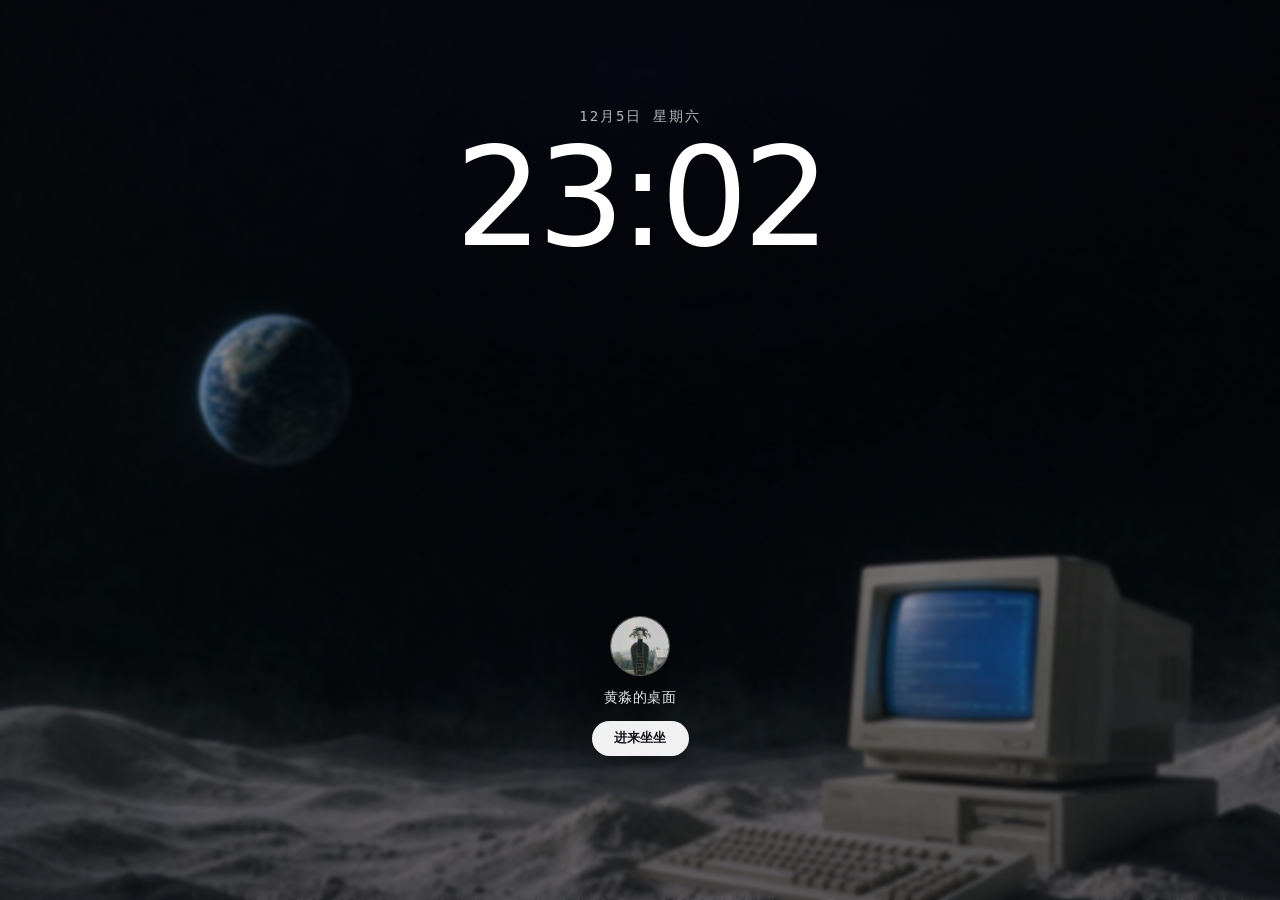
==== commit eb39e384: "更新：index.html, os/os.css" ====
--- a/index.html
+++ b/index.html
@@ -8,26 +8,49 @@
 <meta name="theme-color" content="#07070b">
 <link rel="icon" href="/favicon-32.png" sizes="32x32" type="image/png">
 <link rel="apple-touch-icon" href="/favicon-180.png">
-<link rel="stylesheet" href="os/os.css?v=20261120">
+<link rel="stylesheet" href="os/os.css?v=20261124">
 </head>
 <body>
 
 <!-- ============ 图标 ============ -->
+<!-- build: icons-real -->
 <svg width="0" height="0" style="position:absolute" aria-hidden="true"><defs>
-  <linearGradient id="apGloss" x1="0" y1="0" x2="0" y2="1">
-    <stop offset="0" stop-color="#fff" stop-opacity=".46"/>
-    <stop offset=".52" stop-color="#fff" stop-opacity=".07"/>
-    <stop offset="1" stop-color="#fff" stop-opacity="0"/>
+  <!-- ===== 全局：iOS squircle 形状 / 边缘光 / 玻璃 ===== -->
+  <path id="sqPath" d="M94.50 48.00 L94.50 57.21 L94.49 60.15 L94.47 62.29 L94.45 64.03 L94.43 65.52 L94.40 66.84 L94.36 68.04 L94.32 69.13 L94.27 70.14 L94.22 71.08 L94.16 71.97 L94.09 72.81 L94.02 73.60 L93.94 74.36 L93.86 75.08 L93.77 75.77 L93.68 76.43 L93.58 77.07 L93.47 77.68 L93.36 78.27 L93.24 78.84 L93.11 79.40 L92.98 79.93 L92.85 80.45 L92.71 80.95 L92.56 81.43 L92.40 81.91 L92.24 82.36 L92.07 82.81 L91.90 83.24 L91.72 83.66 L91.53 84.07 L91.34 84.47 L91.14 84.85 L90.93 85.23 L90.72 85.60 L90.50 85.95 L90.27 86.30 L90.04 86.64 L89.80 86.97 L89.55 87.29 L89.29 87.60 L89.03 87.90 L88.76 88.19 L88.48 88.48 L88.19 88.76 L87.90 89.03 L87.60 89.29 L87.29 89.55 L86.97 89.80 L86.64 90.04 L86.30 90.27 L85.95 90.50 L85.60 90.72 L85.23 90.93 L84.85 91.14 L84.47 91.34 L84.07 91.53 L83.66 91.72 L83.24 91.90 L82.81 92.07 L82.36 92.24 L81.91 92.40 L81.43 92.56 L80.95 92.71 L80.45 92.85 L79.93 92.98 L79.40 93.11 L78.84 93.24 L78.27 93.36 L77.68 93.47 L77.07 93.58 L76.43 93.68 L75.77 93.77 L75.08 93.86 L74.36 93.94 L73.60 94.02 L72.81 94.09 L71.97 94.16 L71.08 94.22 L70.14 94.27 L69.13 94.32 L68.04 94.36 L66.84 94.40 L65.52 94.43 L64.03 94.45 L62.29 94.47 L60.15 94.49 L57.21 94.50 L48.00 94.50 L38.79 94.50 L35.85 94.49 L33.71 94.47 L31.97 94.45 L30.48 94.43 L29.16 94.40 L27.96 94.36 L26.87 94.32 L25.86 94.27 L24.92 94.22 L24.03 94.16 L23.19 94.09 L22.40 94.02 L21.64 93.94 L20.92 93.86 L20.23 93.77 L19.57 93.68 L18.93 93.58 L18.32 93.47 L17.73 93.36 L17.16 93.24 L16.60 93.11 L16.07 92.98 L15.55 92.85 L15.05 92.71 L14.57 92.56 L14.09 92.40 L13.64 92.24 L13.19 92.07 L12.76 91.90 L12.34 91.72 L11.93 91.53 L11.53 91.34 L11.15 91.14 L10.77 90.93 L10.40 90.72 L10.05 90.50 L9.70 90.27 L9.36 90.04 L9.03 89.80 L8.71 89.55 L8.40 89.29 L8.10 89.03 L7.81 88.76 L7.52 88.48 L7.24 88.19 L6.97 87.90 L6.71 87.60 L6.45 87.29 L6.20 86.97 L5.96 86.64 L5.73 86.30 L5.50 85.95 L5.28 85.60 L5.07 85.23 L4.86 84.85 L4.66 84.47 L4.47 84.07 L4.28 83.66 L4.10 83.24 L3.93 82.81 L3.76 82.36 L3.60 81.91 L3.44 81.43 L3.29 80.95 L3.15 80.45 L3.02 79.93 L2.89 79.40 L2.76 78.84 L2.64 78.27 L2.53 77.68 L2.42 77.07 L2.32 76.43 L2.23 75.77 L2.14 75.08 L2.06 74.36 L1.98 73.60 L1.91 72.81 L1.84 71.97 L1.78 71.08 L1.73 70.14 L1.68 69.13 L1.64 68.04 L1.60 66.84 L1.57 65.52 L1.55 64.03 L1.53 62.29 L1.51 60.15 L1.50 57.21 L1.50 48.00 L1.50 38.79 L1.51 35.85 L1.53 33.71 L1.55 31.97 L1.57 30.48 L1.60 29.16 L1.64 27.96 L1.68 26.87 L1.73 25.86 L1.78 24.92 L1.84 24.03 L1.91 23.19 L1.98 22.40 L2.06 21.64 L2.14 20.92 L2.23 20.23 L2.32 19.57 L2.42 18.93 L2.53 18.32 L2.64 17.73 L2.76 17.16 L2.89 16.60 L3.02 16.07 L3.15 15.55 L3.29 15.05 L3.44 14.57 L3.60 14.09 L3.76 13.64 L3.93 13.19 L4.10 12.76 L4.28 12.34 L4.47 11.93 L4.66 11.53 L4.86 11.15 L5.07 10.77 L5.28 10.40 L5.50 10.05 L5.73 9.70 L5.96 9.36 L6.20 9.03 L6.45 8.71 L6.71 8.40 L6.97 8.10 L7.24 7.81 L7.52 7.52 L7.81 7.24 L8.10 6.97 L8.40 6.71 L8.71 6.45 L9.03 6.20 L9.36 5.96 L9.70 5.73 L10.05 5.50 L10.40 5.28 L10.77 5.07 L11.15 4.86 L11.53 4.66 L11.93 4.47 L12.34 4.28 L12.76 4.10 L13.19 3.93 L13.64 3.76 L14.09 3.60 L14.57 3.44 L15.05 3.29 L15.55 3.15 L16.07 3.02 L16.60 2.89 L17.16 2.76 L17.73 2.64 L18.32 2.53 L18.93 2.42 L19.57 2.32 L20.23 2.23 L20.92 2.14 L21.64 2.06 L22.40 1.98 L23.19 1.91 L24.03 1.84 L24.92 1.78 L25.86 1.73 L26.87 1.68 L27.96 1.64 L29.16 1.60 L30.48 1.57 L31.97 1.55 L33.71 1.53 L35.85 1.51 L38.79 1.50 L48.00 1.50 L57.21 1.50 L60.15 1.51 L62.29 1.53 L64.03 1.55 L65.52 1.57 L66.84 1.60 L68.04 1.64 L69.13 1.68 L70.14 1.73 L71.08 1.78 L71.97 1.84 L72.81 1.91 L73.60 1.98 L74.36 2.06 L75.08 2.14 L75.77 2.23 L76.43 2.32 L77.07 2.42 L77.68 2.53 L78.27 2.64 L78.84 2.76 L79.40 2.89 L79.93 3.02 L80.45 3.15 L80.95 3.29 L81.43 3.44 L81.91 3.60 L82.36 3.76 L82.81 3.93 L83.24 4.10 L83.66 4.28 L84.07 4.47 L84.47 4.66 L84.85 4.86 L85.23 5.07 L85.60 5.28 L85.95 5.50 L86.30 5.73 L86.64 5.96 L86.97 6.20 L87.29 6.45 L87.60 6.71 L87.90 6.97 L88.19 7.24 L88.48 7.52 L88.76 7.81 L89.03 8.10 L89.29 8.40 L89.55 8.71 L89.80 9.03 L90.04 9.36 L90.27 9.70 L90.50 10.05 L90.72 10.40 L90.93 10.77 L91.14 11.15 L91.34 11.53 L91.53 11.93 L91.72 12.34 L91.90 12.76 L92.07 13.19 L92.24 13.64 L92.40 14.09 L92.56 14.57 L92.71 15.05 L92.85 15.55 L92.98 16.07 L93.11 16.60 L93.24 17.16 L93.36 17.73 L93.47 18.32 L93.58 18.93 L93.68 19.57 L93.77 20.23 L93.86 20.92 L93.94 21.64 L94.02 22.40 L94.09 23.19 L94.16 24.03 L94.22 24.92 L94.27 25.86 L94.32 26.87 L94.36 27.96 L94.40 29.16 L94.43 30.48 L94.45 31.97 L94.47 33.71 L94.49 35.85 L94.50 38.79 Z"/>
+  <clipPath id="sqClip"><use href="#sqPath"/></clipPath>
+  <linearGradient id="edgeLight" x1="0" y1="0" x2="0" y2="1">
+    <stop offset="0" stop-color="#fff" stop-opacity=".78"/>
+    <stop offset=".28" stop-color="#fff" stop-opacity=".20"/>
+    <stop offset=".72" stop-color="#fff" stop-opacity=".12"/>
+    <stop offset="1" stop-color="#fff" stop-opacity=".34"/>
   </linearGradient>
-  <radialGradient id="apGlow" cx=".5" cy="0" r=".85">
-    <stop offset="0" stop-color="#fff" stop-opacity=".52"/>
-    <stop offset=".5" stop-color="#fff" stop-opacity=".14"/>
+  <linearGradient id="glassTop" x1="0" y1="0" x2="0" y2="1">
+    <stop offset="0" stop-color="#fff" stop-opacity=".38"/>
+    <stop offset=".2" stop-color="#fff" stop-opacity=".07"/>
+    <stop offset=".42" stop-color="#fff" stop-opacity="0"/>
+  </linearGradient>
+  <linearGradient id="shadeB" x1="0" y1="0" x2="0" y2="1">
+    <stop offset=".38" stop-color="#000" stop-opacity="0"/>
+    <stop offset="1" stop-color="#000" stop-opacity=".30"/>
+  </linearGradient>
+  <filter id="lift" x="-25%" y="-25%" width="150%" height="150%">
+    <feDropShadow dx="0" dy="2.2" stdDeviation="1.9" flood-color="#000" flood-opacity=".38"/>
+  </filter>
+  <linearGradient id="bevel" x1="0" y1="0" x2="0" y2="1">
+    <stop offset="0" stop-color="#000" stop-opacity="0"/>
+    <stop offset=".55" stop-color="#000" stop-opacity="0"/>
+    <stop offset="1" stop-color="#000" stop-opacity=".26"/>
+  </linearGradient>
+  <radialGradient id="sheen" cx=".5" cy=".1" r=".62">
+    <stop offset="0" stop-color="#fff" stop-opacity=".5"/>
+    <stop offset=".55" stop-color="#fff" stop-opacity=".12"/>
     <stop offset="1" stop-color="#fff" stop-opacity="0"/>
   </radialGradient>
-  <linearGradient id="apShade" x1="0" y1="0" x2="0" y2="1">
-    <stop offset="0" stop-color="#000" stop-opacity="0"/>
-    <stop offset="1" stop-color="#000" stop-opacity=".16"/>
-  </linearGradient>
+  <radialGradient id="topGlow" cx=".5" cy="-.1" r=".95">
+    <stop offset="0" stop-color="#fff" stop-opacity=".46"/>
+    <stop offset=".5" stop-color="#fff" stop-opacity=".08"/>
+    <stop offset="1" stop-color="#fff" stop-opacity="0"/>
+  </radialGradient>
   <symbol id="ic-door" viewBox="0 0 24 24"><path d="M5 21V4a1 1 0 0 1 1-1h12a1 1 0 0 1 1 1v17"/><path d="M3 21h18"/><path d="M14.5 12v.01"/><path d="M8.5 3v18"/></symbol>
   <symbol id="ic-film" viewBox="0 0 24 24"><rect x="3" y="4" width="18" height="16" rx="2"/><path d="M7 4v16M17 4v16"/><path d="M3 9h4M3 15h4M17 9h4M17 15h4"/></symbol>
   <symbol id="ic-user" viewBox="0 0 24 24"><circle cx="12" cy="8.5" r="3.6"/><path d="M4.6 20.2a7.6 7.6 0 0 1 14.8 0"/></symbol>
@@ -42,106 +65,33 @@
   <symbol id="ic-wifi" viewBox="0 0 24 24"><path d="M2.5 8.5a15 15 0 0 1 19 0"/><path d="M6 12.5a10 10 0 0 1 12 0"/><path d="M9.4 16.3a5 5 0 0 1 5.2 0"/><path d="M12 20h.01"/></symbol>
   <symbol id="ic-batt" viewBox="0 0 26 13"><rect x=".8" y=".8" width="20" height="11.4" rx="3"/><rect x="2.6" y="2.6" width="14" height="7.8" rx="1.6" fill="currentColor" stroke="none"/><path d="M23 4.4v4.2" stroke-width="2.4"/></symbol>
 
-  <!-- ===== App 图标：彩色底 + 顶部高光 + 细白描边（不用位图，缩放不糊） ===== -->
-  <symbol id="ap-room" viewBox="0 0 96 96">
-    <defs>
-      <linearGradient id="apRoomBg" x1="0" y1="0" x2=".38" y2="1">
-        <stop offset="0" stop-color="#86A6FF"/><stop offset=".48" stop-color="#4A5BEA"/><stop offset="1" stop-color="#2730A2"/>
-      </linearGradient>
-      <linearGradient id="apRoomDoor" x1="0" y1="0" x2=".2" y2="1">
-        <stop offset="0" stop-color="#FFEBC6"/><stop offset="1" stop-color="#FFAE52"/>
-      </linearGradient>
-      <clipPath id="apRoomClip"><rect width="96" height="96" rx="22"/></clipPath>
-    </defs>
-    <g clip-path="url(#apRoomClip)">
-      <rect width="96" height="96" fill="url(#apRoomBg)"/>
-      <rect width="96" height="62" fill="url(#apGloss)"/>
-      <ellipse cx="48" cy="0" rx="45" ry="27" fill="url(#apGlow)"/>
-      <rect y="50" width="96" height="46" fill="url(#apShade)"/>
+
+  <!-- ===== App 图标：squircle + 分层插画 ===== -->
+    <symbol id="ap-prompts" viewBox="0 0 96 96">
+    <g fill="#FFFFFF">
+      <path d="M40 20 46.6 41.4 68 48 46.6 54.6 40 76 33.4 54.6 12 48 33.4 41.4z" fill-opacity=".97"/>
+      <path d="M70 18 72.6 26.4 81 29 72.6 31.6 70 40 67.4 31.6 59 29 67.4 26.4z" fill-opacity=".82"/>
+      <path d="M70 58 71.9 63.1 77 65 71.9 66.9 70 72 68.1 66.9 63 65 68.1 63.1z" fill-opacity=".66"/>
     </g>
-    <path d="M48 16.5 76 37.2v33.3a6 6 0 0 1-6 6H26a6 6 0 0 1-6-6V37.2z" fill="#fff" opacity=".96"/>
-    <path d="M41 76.5V57.8a7 7 0 0 1 14 0v18.7z" fill="url(#apRoomDoor)"/>
-    <path d="M48 16.5 76 37.2H20z" fill="#fff" opacity=".55"/>
-    <rect x=".9" y=".9" width="94.2" height="94.2" rx="21.4" fill="none" stroke="#fff" stroke-opacity=".32" stroke-width="1.4"/>
   </symbol>
 
-  <symbol id="ap-works" viewBox="0 0 96 96">
-    <defs>
-      <linearGradient id="apWorksBg" x1="0" y1="0" x2=".4" y2="1">
-        <stop offset="0" stop-color="#FFA0B6"/><stop offset=".45" stop-color="#F4486B"/><stop offset="1" stop-color="#AC143E"/>
-      </linearGradient>
-      <clipPath id="apWorksClip"><rect width="96" height="96" rx="22"/></clipPath>
-    </defs>
-    <g clip-path="url(#apWorksClip)">
-      <rect width="96" height="96" fill="url(#apWorksBg)"/>
-      <rect width="96" height="62" fill="url(#apGloss)"/>
-      <ellipse cx="48" cy="0" rx="45" ry="27" fill="url(#apGlow)"/>
-      <rect y="50" width="96" height="46" fill="url(#apShade)"/>
+    <symbol id="ap-upmiao" viewBox="0 0 96 96">
+    <g fill="none" stroke="#FFFFFF" stroke-width="3.6" stroke-linecap="round" stroke-linejoin="round">
+      <rect x="23" y="26" width="44" height="44" rx="9"/>
+      <path d="M25.5 62 38 49.5l8.5 8.5 5.5-5.5 12 12"/>
+      <circle cx="37.5" cy="39.5" r="3.4" fill="#FFFFFF" stroke="none"/>
     </g>
-    <rect x="22" y="25" width="52" height="46" rx="6" fill="#fff" opacity=".97"/>
-    <g fill="#E33A5C">
-      <rect x="26" y="29.5" width="6.4" height="6.4" rx="1.8"/><rect x="26" y="39.3" width="6.4" height="6.4" rx="1.8"/>
-      <rect x="26" y="49.1" width="6.4" height="6.4" rx="1.8"/><rect x="26" y="58.9" width="6.4" height="6.4" rx="1.8"/>
-      <rect x="63.6" y="29.5" width="6.4" height="6.4" rx="1.8"/><rect x="63.6" y="39.3" width="6.4" height="6.4" rx="1.8"/>
-      <rect x="63.6" y="49.1" width="6.4" height="6.4" rx="1.8"/><rect x="63.6" y="58.9" width="6.4" height="6.4" rx="1.8"/>
+    <g fill="#FFFFFF">
+      <path d="M72 22 74.4 29.1 81 31.5 74.4 33.9 72 41 69.6 33.9 63 31.5 69.6 29.1z" fill-opacity=".95"/>
+      <path d="M72 56 73.7 60.8 78.5 62.5 73.7 64.2 72 69 70.3 64.2 65.5 62.5 70.3 60.8z" fill-opacity=".7"/>
     </g>
-    <path d="M41.8 37.8 L57 48 L41.8 58.2 Z" fill="#E33A5C"/>
-    <rect x=".9" y=".9" width="94.2" height="94.2" rx="21.4" fill="none" stroke="#fff" stroke-opacity=".32" stroke-width="1.4"/>
   </symbol>
 
-  <symbol id="ap-about" viewBox="0 0 96 96">
-    <defs>
-      <linearGradient id="apAboutBg" x1="0" y1="0" x2=".45" y2="1">
-        <stop offset="0" stop-color="#79E7D4"/><stop offset=".5" stop-color="#25AC93"/><stop offset="1" stop-color="#0E6357"/>
-      </linearGradient>
-      <clipPath id="apAboutClip"><rect width="96" height="96" rx="22"/></clipPath>
-    </defs>
-    <g clip-path="url(#apAboutClip)">
-      <rect width="96" height="96" fill="url(#apAboutBg)"/>
-      <rect width="96" height="62" fill="url(#apGloss)"/>
-      <ellipse cx="48" cy="0" rx="45" ry="27" fill="url(#apGlow)"/>
-      <rect y="50" width="96" height="46" fill="url(#apShade)"/>
+    <symbol id="ap-github" viewBox="0 0 96 96">
+    <g transform="translate(23,23) scale(2.08)" fill="none" stroke="#FFFFFF" stroke-width="1.45"
+       stroke-linecap="round" stroke-linejoin="round">
+      <path d="M9 19.5c-4 1.2-4-2-5.5-2.5M15 21v-3.4a3 3 0 0 0-.8-2.3c2.6-.3 5.3-1.3 5.3-5.8a4.5 4.5 0 0 0-1.2-3.1 4.2 4.2 0 0 0-.1-3.1s-1-.3-3.3 1.2a11.4 11.4 0 0 0-6 0C6.6 3 5.6 3.3 5.6 3.3a4.2 4.2 0 0 0-.1 3.1A4.5 4.5 0 0 0 4.3 9.5c0 4.5 2.7 5.5 5.3 5.8a3 3 0 0 0-.8 2.3V21"/>
     </g>
-    <circle cx="48" cy="38.5" r="11.6" fill="#fff" opacity=".97"/>
-    <path d="M25.5 71.5c0-12.8 10-19.6 22.5-19.6s22.5 6.8 22.5 19.6z" fill="#fff" opacity=".97"/>
-    <rect x=".9" y=".9" width="94.2" height="94.2" rx="21.4" fill="none" stroke="#fff" stroke-opacity=".32" stroke-width="1.4"/>
-  </symbol>
-
-  <symbol id="ap-contact" viewBox="0 0 96 96">
-    <defs>
-      <linearGradient id="apCtBg" x1="0" y1="0" x2=".4" y2="1">
-        <stop offset="0" stop-color="#FFD77E"/><stop offset=".5" stop-color="#F59B2E"/><stop offset="1" stop-color="#C26409"/>
-      </linearGradient>
-      <clipPath id="apCtClip"><rect width="96" height="96" rx="22"/></clipPath>
-    </defs>
-    <g clip-path="url(#apCtClip)">
-      <rect width="96" height="96" fill="url(#apCtBg)"/>
-      <rect width="96" height="62" fill="url(#apGloss)"/>
-      <ellipse cx="48" cy="0" rx="45" ry="27" fill="url(#apGlow)"/>
-      <rect y="50" width="96" height="46" fill="url(#apShade)"/>
-    </g>
-    <rect x="19" y="29" width="58" height="38" rx="6.5" fill="#FFFAF0" opacity=".98"/>
-    <path d="M22.5 34 L48 51.5 L73.5 34" fill="none" stroke="#DD8A1B" stroke-width="4.2" stroke-linecap="round" stroke-linejoin="round"/>
-    <rect x=".9" y=".9" width="94.2" height="94.2" rx="21.4" fill="none" stroke="#fff" stroke-opacity=".32" stroke-width="1.4"/>
-  </symbol>
-
-  <symbol id="ap-readme" viewBox="0 0 96 96">
-    <defs>
-      <linearGradient id="apRdBg" x1="0" y1="0" x2=".4" y2="1">
-        <stop offset="0" stop-color="#B3AED2"/><stop offset=".5" stop-color="#736E94"/><stop offset="1" stop-color="#453F60"/>
-      </linearGradient>
-      <clipPath id="apRdClip"><rect width="96" height="96" rx="22"/></clipPath>
-    </defs>
-    <g clip-path="url(#apRdClip)">
-      <rect width="96" height="96" fill="url(#apRdBg)"/>
-      <rect width="96" height="62" fill="url(#apGloss)"/>
-      <ellipse cx="48" cy="0" rx="45" ry="27" fill="url(#apGlow)"/>
-      <rect y="50" width="96" height="46" fill="url(#apShade)"/>
-    </g>
-    <path d="M33 19.5h18L66 32.5v43a4.5 4.5 0 0 1-4.5 4.5h-28.5A4.5 4.5 0 0 1 28.5 75.5v-51a5 5 0 0 1 4.5-5z" fill="#fff" opacity=".97"/>
-    <path d="M51 19.5v13h15" fill="none" stroke="#7A7499" stroke-width="3" stroke-linejoin="round"/>
-    <g stroke="#7A7499" stroke-width="3" stroke-linecap="round"><path d="M39 48h18M39 57h18M39 66h11"/></g>
-    <rect x=".9" y=".9" width="94.2" height="94.2" rx="21.4" fill="none" stroke="#fff" stroke-opacity=".32" stroke-width="1.4"/>
   </symbol>
 </defs></svg>
 
@@ -160,11 +110,15 @@
 
 <!-- ============ 菜单栏 ============ -->
 <header class="menubar" id="menubar">
-  <button class="mb-brand" id="mbBrand" type="button"><span class="mb-mk"></span>黄淼 OS</button>
-  <button class="mb-menu" data-open="rooms" type="button">房间</button>
-  <button class="mb-menu" data-open="works" type="button">作品</button>
-  <button class="mb-menu" data-open="about" type="button">关于</button>
-  <button class="mb-menu" data-open="contact" type="button">联系</button>
+  <button class="mb-brand" id="mbBrand" type="button" title="关于这台机器">
+    <svg class="mb-mk" viewBox="0 0 24 24" aria-hidden="true"><path d="M12 2.2c0 0-6.5 7.3-6.5 11.6a6.5 6.5 0 1 0 13 0C18.5 9.5 12 2.2 12 2.2z"/></svg>
+    <span class="mb-nm">黄淼 OS</span>
+  </button>
+  <button class="mb-item" data-menu="file" type="button">文件</button>
+  <button class="mb-item" data-menu="edit" type="button">编辑</button>
+  <button class="mb-item" data-menu="view" type="button">显示</button>
+  <button class="mb-item" data-menu="go" type="button">前往</button>
+  <button class="mb-item" data-menu="help" type="button">帮助</button>
   <span class="mb-sp"></span>
   <span class="mb-st">
     <svg viewBox="0 0 24 24" style="width:15px;height:15px;fill:none;stroke:currentColor;stroke-width:1.6;stroke-linecap:round"><use href="#ic-wifi"/></svg>
@@ -177,19 +131,19 @@
 <main class="desktop" id="desktop">
   <div class="desk-icons">
     <button class="desk-ic" data-open="rooms" type="button">
-      <span class="art"><svg viewBox="0 0 96 96"><use href="#ap-room"/></svg></span>
+      <span class="art"><img src="os/icons/finder.png" alt=""></span>
       <span class="lb">我的房间</span>
     </button>
     <button class="desk-ic" data-open="works" type="button">
-      <span class="art"><svg viewBox="0 0 96 96"><use href="#ap-works"/></svg></span>
+      <span class="art"><img src="os/icons/quicktime-player.png" alt=""></span>
       <span class="lb">我的作品</span>
     </button>
     <button class="desk-ic" data-open="readme" type="button">
-      <span class="art"><svg viewBox="0 0 96 96"><use href="#ap-readme"/></svg></span>
+      <span class="art"><img src="os/icons/terminal.png" alt=""></span>
       <span class="lb">说明.txt</span>
     </button>
     <button class="desk-ic" data-open="contact" type="button">
-      <span class="art"><svg viewBox="0 0 96 96"><use href="#ap-contact"/></svg></span>
+      <span class="art"><img src="os/icons/safari.png" alt=""></span>
       <span class="lb">联系我</span>
     </button>
   </div>
@@ -200,42 +154,42 @@
 <nav class="dock" id="dock">
   <button class="dock-item" data-app="rooms" type="button">
     <span class="tip">我的房间</span>
-    <span class="di rooms"><svg viewBox="0 0 96 96"><use href="#ap-room"/></svg></span>
+    <span class="di"><img src="os/icons/finder.png" alt=""></span>
     <span class="dot"></span>
   </button>
   <button class="dock-item" data-app="works" type="button">
     <span class="tip">我的作品</span>
-    <span class="di works"><svg viewBox="0 0 96 96"><use href="#ap-works"/></svg></span>
+    <span class="di"><img src="os/icons/quicktime-player.png" alt=""></span>
     <span class="dot"></span>
   </button>
   <button class="dock-item" data-app="about" type="button">
     <span class="tip">关于我</span>
-    <span class="di about"><svg viewBox="0 0 96 96"><use href="#ap-about"/></svg></span>
+    <span class="di"><img src="os/icons/contacts.png" alt=""></span>
     <span class="dot"></span>
   </button>
   <button class="dock-item" data-app="contact" type="button">
     <span class="tip">联系</span>
-    <span class="di contact"><svg viewBox="0 0 96 96"><use href="#ap-contact"/></svg></span>
+    <span class="di"><img src="os/icons/safari.png" alt=""></span>
     <span class="dot"></span>
   </button>
   <span class="dock-sep"></span>
   <a class="dock-item" href="prompts/" target="_blank" rel="noopener">
     <span class="tip">提示词库</span>
-    <span class="di ext p1"><svg viewBox="0 0 24 24"><use href="#ic-spark"/></svg></span>
+    <span class="di ext"><svg viewBox="0 0 96 96"><use href="#ap-prompts"/></svg></span>
   </a>
   <a class="dock-item" href="https://upmiao.com" target="_blank" rel="noopener">
     <span class="tip">upmiao.com</span>
-    <span class="di ext p2"><svg viewBox="0 0 24 24"><use href="#ic-out"/></svg></span>
+    <span class="di ext"><svg viewBox="0 0 96 96"><use href="#ap-upmiao"/></svg></span>
   </a>
   <a class="dock-item" href="https://github.com/Ss-miao" target="_blank" rel="noopener">
     <span class="tip">GitHub</span>
-    <span class="di ext p3"><svg viewBox="0 0 24 24"><use href="#ic-github"/></svg></span>
+    <span class="di ext"><svg viewBox="0 0 96 96"><use href="#ap-github"/></svg></span>
   </a>
 </nav>
 
-<script src="os/data.js?v=20261120"></script>
-<script src="os/wm.js?v=20261120"></script>
-<script src="os/apps.js?v=20261120"></script>
+<script src="os/data.js?v=20261124"></script>
+<script src="os/wm.js?v=20261124"></script>
+<script src="os/apps.js?v=20261124"></script>
 <script>
 (function(){
   var $=function(s){return document.querySelector(s)};
@@ -274,12 +228,145 @@
 
   /* ---- 打开程序 ---- */
   document.addEventListener('click',function(e){
-    var t=e.target.closest('.desk-ic[data-open],.mb-menu[data-open]');
+    var t=e.target.closest('.desk-ic[data-open]');
     if(t){ unlock(); window.OS_APPS.open(t.dataset.open); return; }
     var d=e.target.closest('.dock-item[data-app]');
     if(d){ unlock(); window.OS_APPS.open(d.dataset.app); }
   });
-  $('#mbBrand').addEventListener('click',function(){ window.OS_APPS.open('about'); });
+  $('#mbBrand').addEventListener('click',function(){ unlock(); window.OS_APPS.open('about'); });
+
+  /* ---- 菜单栏：文件 / 编辑 / 显示 / 前往 / 帮助 ---- */
+  var bar=$('#menubar'), openKey=null, pops={};
+
+  function topWin(){
+    var w=[].slice.call(document.querySelectorAll('.window'));
+    if(!w.length) return null;
+    w.sort(function(a,b){ return (+b.style.zIndex||0)-(+a.style.zIndex||0); });
+    return w[0];
+  }
+  function closeTop(){ var w=topWin(); if(w) window.OS_WM.close(w.dataset.app); }
+  function closeAll(){ [].forEach.call(document.querySelectorAll('.window'),function(w){ window.OS_WM.close(w.dataset.app); }); }
+  function copyTxt(s){
+    if(navigator.clipboard && navigator.clipboard.writeText){ navigator.clipboard.writeText(s).catch(function(){}); return; }
+    var ta=document.createElement('textarea'); ta.value=s; ta.style.position='fixed'; ta.style.opacity='0';
+    document.body.appendChild(ta); ta.select(); try{ document.execCommand('copy'); }catch(_){}
+    document.body.removeChild(ta);
+  }
+  function toggleFull(){
+    var d=document.documentElement;
+    if(!document.fullscreenElement){ if(d.requestFullscreen) d.requestFullscreen().catch(function(){}); }
+    else if(document.exitFullscreen) document.exitFullscreen();
+  }
+
+  var ACT={
+    rooms:function(){ window.OS_APPS.open('rooms'); },
+    works:function(){ window.OS_APPS.open('works'); },
+    readme:function(){ window.OS_APPS.open('readme'); },
+    about:function(){ window.OS_APPS.open('about'); },
+    contact:function(){ window.OS_APPS.open('contact'); },
+    closeTop:closeTop,
+    desk:closeAll,
+    full:toggleFull,
+    mail:function(){ copyTxt('hm3227513340@qq.com'); },
+    phone:function(){ copyTxt('13216765200'); },
+    url:function(){ copyTxt('https://ss-miao.github.io'); }
+  };
+
+  var MENU={
+    file:[
+      {t:'打开我的房间',k:'⌘ 1',act:'rooms'},
+      {t:'打开我的作品',k:'⌘ 2',act:'works'},
+      {sep:1},
+      {t:'说明.txt',act:'readme'},
+      {sep:1},
+      {t:'关闭窗口',k:'⌘ W',act:'closeTop'}
+    ],
+    edit:[
+      {t:'复制邮箱',act:'mail'},
+      {t:'复制电话',act:'phone'},
+      {t:'复制本站地址',act:'url'},
+      {sep:1},
+      {t:'拷贝选中文字',k:'⌘ C',dis:1}
+    ],
+    view:[
+      {t:'回到桌面',k:'⌘ D',act:'desk'},
+      {t:'全屏',k:'⌃ ⌘ F',act:'full'},
+      {sep:1},
+      {t:'按窗口排列',dis:1}
+    ],
+    go:[
+      {t:'我的房间',act:'rooms'},
+      {t:'我的作品',act:'works'},
+      {t:'联系',act:'contact'},
+      {sep:1},
+      {t:'提示词库',href:'prompts/'},
+      {t:'upmiao.com',href:'https://upmiao.com'},
+      {t:'GitHub',href:'https://github.com/Ss-miao'}
+    ],
+    help:[
+      {t:'说明.txt',act:'readme'},
+      {t:'关于这台机器',act:'about'},
+      {sep:1},
+      {t:'长页版简历',href:'index.long.html'}
+    ]
+  };
+
+  Object.keys(MENU).forEach(function(key){
+    var pop=document.createElement('div');
+    pop.className='mb-pop'; pop.setAttribute('data-pop',key);
+    pop.innerHTML=MENU[key].map(function(it){
+      if(it.sep) return '<i></i>';
+      if(it.href) return '<a href="'+it.href+'"'+(it.href.indexOf('http')===0?' target="_blank" rel="noopener"':'')+'>'+
+        '<b>'+it.t+'</b><em>↗</em></a>';
+      return '<button type="button"'+(it.dis?' class="dis"':'')+' data-act="'+it.act+'">'+
+        '<b>'+it.t+'</b>'+(it.k?'<kbd>'+it.k+'</kbd>':'')+'</button>';
+    }).join('');
+    document.body.appendChild(pop);
+    pops[key]=pop;
+    pop.addEventListener('click',function(e){
+      var b=e.target.closest('[data-act]');
+      if(!b) return;
+      closeMenu();
+      if(ACT[b.dataset.act]) ACT[b.dataset.act]();
+    });
+  });
+
+  function openMenu(key){
+    openKey=key;
+    var btn=document.querySelector('.mb-item[data-menu="'+key+'"]');
+    if(!btn) return;
+    Object.keys(pops).forEach(function(k){ pops[k].classList.toggle('open',k===key); });
+    [].forEach.call(document.querySelectorAll('.mb-item'),function(b){ b.classList.toggle('on',b.dataset.menu===key); });
+    var p=pops[key], r=btn.getBoundingClientRect();
+    p.style.left=Math.max(8,Math.min(r.left-5, innerWidth-p.offsetWidth-8))+'px';
+    p.style.top=(bar.offsetHeight+2)+'px';
+  }
+  function closeMenu(){
+    openKey=null;
+    Object.keys(pops).forEach(function(k){ pops[k].classList.remove('open'); });
+    [].forEach.call(document.querySelectorAll('.mb-item'),function(b){ b.classList.remove('on'); });
+  }
+
+  [].forEach.call(document.querySelectorAll('.mb-item'),function(b){
+    b.addEventListener('click',function(e){
+      e.stopPropagation();
+      if(openKey===b.dataset.menu) closeMenu(); else openMenu(b.dataset.menu);
+    });
+    b.addEventListener('mouseenter',function(){
+      if(openKey && openKey!==b.dataset.menu) openMenu(b.dataset.menu);
+    });
+  });
+  document.addEventListener('click',function(e){ if(openKey && !e.target.closest('.mb-pop,.mb-item')) closeMenu(); });
+
+  /* ---- 快捷键 ---- */
+  document.addEventListener('keydown',function(e){
+    var mod=e.metaKey||e.ctrlKey;
+    if(e.key==='Escape' && openKey){ closeMenu(); return; }
+    if(mod && (e.key==='w'||e.key==='W')){ e.preventDefault(); closeTop(); return; }
+    if(mod && (e.key==='d'||e.key==='D')){ e.preventDefault(); closeAll(); return; }
+    if(mod && e.key==='1'){ e.preventDefault(); window.OS_APPS.open('rooms'); return; }
+    if(mod && e.key==='2'){ e.preventDefault(); window.OS_APPS.open('works'); }
+  });
 
   /* ---- Esc 关掉最上面那个窗口 ---- */
   document.addEventListener('keydown',function(e){
@@ -292,10 +379,10 @@
 
   /* ---- Dock 倒影：把图标镜像一份压在下面，靠遮罩渐隐 ---- */
   document.querySelectorAll('.dock-item .di').forEach(function(di){
-    var svg=di.querySelector('svg'); if(!svg) return;
+    var el=di.querySelector('img,svg'); if(!el) return;
     var rx=document.createElement('span');
-    rx.className='rx'+(di.classList.contains('ext')?' sm':'');
-    rx.appendChild(svg.cloneNode(true));
+    rx.className='rx';
+    rx.appendChild(el.cloneNode(true));
     di.parentNode.appendChild(rx);
   });
 
--- a/os/os.css
+++ b/os/os.css
@@ -64,12 +64,32 @@
   background:rgba(10,11,20,.42);backdrop-filter:blur(26px) saturate(150%);-webkit-backdrop-filter:blur(26px) saturate(150%);
   border-bottom:1px solid rgba(255,255,255,.08);transition:opacity .4s,transform .4s}
 .menubar.hide{opacity:0;transform:translateY(-100%)}
-.mb-brand{display:flex;align-items:center;gap:7px;padding:2px 9px 2px 4px;border-radius:6px;font-weight:600}
+.mb-brand{display:flex;align-items:center;gap:9px;padding:2px 15px 2px 5px;border-radius:6px;font-weight:600;
+  letter-spacing:.005em;transition:background .14s}
 .mb-brand:hover{background:rgba(255,255,255,.12)}
-.mb-mk{width:15px;height:15px;border-radius:4px;background:var(--grad);flex:none;
-  box-shadow:0 0 0 .5px rgba(255,255,255,.4)}
-.mb-menu{padding:3px 9px;border-radius:5px;opacity:.78;font-weight:450}
-.mb-menu.on,.mb-menu:hover{background:rgba(255,255,255,.14);opacity:1}
+.mb-brand:active{transform:scale(.985)}
+.mb-mk{width:15px;height:15px;flex:none;fill:#fff;display:block;
+  filter:drop-shadow(0 1px 2.5px rgba(0,0,0,.5))}
+.mb-nm{white-space:nowrap}
+.mb-item{padding:3px 10px;border-radius:5px;opacity:.8;font-weight:450;transition:.14s}
+.mb-item:hover,.mb-item.on{background:rgba(255,255,255,.14);opacity:1}
+
+/* 下拉菜单 */
+.mb-pop{position:fixed;z-index:960;min-width:216px;padding:5px;border-radius:10px;
+  background:rgba(26,24,32,.86);backdrop-filter:blur(26px) saturate(160%);-webkit-backdrop-filter:blur(26px) saturate(160%);
+  border:1px solid rgba(255,255,255,.13);color:#fff;font-size:12.5px;
+  box-shadow:0 24px 52px -16px rgba(0,0,0,.72), 0 0 0 .5px rgba(0,0,0,.4);
+  opacity:0;transform:translateY(-4px) scale(.99);transform-origin:top left;pointer-events:none;
+  transition:opacity .13s ease,transform .13s ease}
+.mb-pop.open{opacity:1;transform:none;pointer-events:auto}
+.mb-pop i{display:block;height:1px;margin:5px 8px;background:rgba(255,255,255,.13)}
+.mb-pop button,.mb-pop a{display:flex;align-items:center;gap:12px;width:100%;padding:5px 9px;border-radius:6px;
+  text-align:left;font-size:12.5px;font-weight:450;color:rgba(255,255,255,.95)}
+.mb-pop button:hover,.mb-pop a:hover{background:rgba(255,255,255,.15)}
+.mb-pop b{flex:1;font-weight:450;white-space:nowrap}
+.mb-pop kbd{font-family:var(--mono);font-size:10.5px;opacity:.48;letter-spacing:0}
+.mb-pop em{font-style:normal;font-size:11px;opacity:.5}
+.mb-pop .dis{opacity:.32;pointer-events:none}
 .mb-sp{flex:1}
 .mb-st{display:flex;align-items:center;gap:11px;opacity:.82}
 .mb-st svg{width:15px;height:15px;fill:none;stroke:currentColor;stroke-width:1.6;stroke-linecap:round}
@@ -83,10 +103,11 @@
   border-radius:11px;transition:.14s;color:#fff}
 .desk-ic:hover{background:rgba(255,255,255,.1)}
 .desk-ic:active{transform:scale(.97)}
-.desk-ic .art{width:68px;height:68px;border-radius:16px;position:relative;
-  filter:drop-shadow(0 11px 20px rgba(0,0,0,.55))}
+.desk-ic .art{width:74px;height:74px;position:relative}
+.desk-ic .art img{width:100%;height:100%;display:block;object-fit:contain;
+  filter:drop-shadow(0 9px 16px rgba(0,0,0,.5))}
 .desk-ic .art svg{width:100%;height:100%;display:block}
-.desk-ic:hover .art{filter:drop-shadow(0 13px 24px rgba(0,0,0,.62)) brightness(1.06)}
+.desk-ic:hover .art img{filter:drop-shadow(0 12px 20px rgba(0,0,0,.58)) brightness(1.05)}
 .desk-ic .lb{font-size:11px;line-height:1.3;text-align:center;text-shadow:0 1px 6px rgba(0,0,0,.8);
   max-width:86px;overflow:hidden;text-overflow:ellipsis;white-space:nowrap}
 .desk-hint{position:absolute;left:50%;bottom:58px;transform:translateX(-50%);
@@ -151,7 +172,7 @@
 .dock-item .di{width:52px;height:52px;display:grid;place-items:center;position:relative;z-index:1;
   overflow:visible;background:none;filter:drop-shadow(0 7px 14px rgba(0,0,0,.42))}
 .dock-item .di > svg{width:52px;height:52px;display:block}
-.dock-item .di.img img{width:52px;height:52px;border-radius:13px;object-fit:cover}
+.dock-item .di img{width:52px;height:52px;object-fit:contain;display:block}
 .dock-item:hover{transform:translateY(-8px) scale(1.08)}
 .dock-item:active{transform:translateY(-2px) scale(1.02)}
 .dock-item .tip{position:absolute;bottom:calc(100% + 9px);left:50%;transform:translateX(-50%) translateY(4px);
@@ -163,7 +184,7 @@
   -webkit-mask-image:linear-gradient(to bottom,rgba(0,0,0,.95),rgba(0,0,0,0) 85%);
   mask-image:linear-gradient(to bottom,rgba(0,0,0,.95),rgba(0,0,0,0) 85%);
   filter:blur(.8px)}
-.dock-item .rx svg{position:absolute;left:0;top:0;width:52px;height:52px;display:block;
+.dock-item .rx svg,.dock-item .rx img{position:absolute;left:0;top:0;width:52px;height:52px;display:block;
   transform:translateY(52px) scaleY(-1);transform-origin:top left}
 .dock-item .rx.sm{width:26px;height:16px;top:53px}
 .dock-item .rx.sm svg{left:0;top:12px;width:26px;height:26px;transform:translateY(26px) scaleY(-1);transform-origin:top left}
@@ -173,12 +194,14 @@
 .dock-sep{width:1px;height:38px;background:rgba(255,255,255,.16);margin:0 4px;align-self:center}
 
 /* 外链图标：半透明玻璃底，跟彩色 App 图标拉开层次 */
-.di.ext{width:52px;height:52px;border-radius:14px;position:relative;
-  box-shadow:inset 0 0 0 1px rgba(255,255,255,.26),inset 0 1px 0 rgba(255,255,255,.4)}
-.di.ext > svg{width:26px;height:26px;fill:none;stroke:#fff;stroke-width:1.6;stroke-linecap:round;stroke-linejoin:round}
-.di.p1{background:linear-gradient(150deg,#9E8CFF,#6244E6 60%,#4326B8)}
-.di.p2{background:linear-gradient(150deg,#5ED6F5,#2A7EE8 60%,#1552AE)}
-.di.p3{background:linear-gradient(150deg,#55555F,#2A2A34 60%,#15151C)}
+/* 外链图标：跟 App 图标同一套 squircle，只是底色不同 */
+/* 外链：圆形玻璃书签，跟方形 App 图标区分开 */
+.di.ext{width:48px;height:48px;margin:2px;border-radius:50%;
+  background:rgba(255,255,255,.16);
+  box-shadow:inset 0 0 0 1px rgba(255,255,255,.34),inset 0 1px 0 rgba(255,255,255,.5),
+             0 4px 12px rgba(0,0,0,.32);
+  display:grid;place-items:center}
+.di.ext > svg{width:27px;height:27px;display:block;fill:none;stroke:none}
 
 /* ===================================================================
    程序：我的房间
@@ -247,6 +270,9 @@
   background:rgba(255,255,255,.9);box-shadow:0 6px 18px rgba(0,0,0,.35)}
 .wk-play::after{content:"";position:absolute;left:13px;top:10px;border-left:11px solid #151319;
   border-top:7px solid transparent;border-bottom:7px solid transparent}
+.wk-dur{position:absolute;right:7px;bottom:7px;padding:2px 6px;border-radius:5px;
+  font-family:var(--mono);font-size:9.5px;line-height:1.4;letter-spacing:.02em;color:rgba(255,255,255,.94);
+  background:rgba(8,8,12,.66);border:1px solid rgba(255,255,255,.12);backdrop-filter:blur(6px)}
 .wk-nm{display:block;padding:10px 11px 0;font-size:12px;font-weight:600;letter-spacing:-.01em}
 .wk-d{display:block;padding:3px 11px 11px;font-size:10.5px;color:var(--ink-3);line-height:1.5}
 
@@ -254,6 +280,7 @@
 .app-view .win-body{padding:0}
 .wv{display:flex;flex-direction:column;min-height:100%}
 .wv-video{width:100%;max-height:56vh;background:#08080c;display:block;object-fit:contain}
+.app-view.tall .wv-video{max-height:50vh}
 .wv-poster{position:relative;background:#08080c;display:grid;place-items:center}
 .wv-poster img{width:100%;max-height:56vh;object-fit:contain;display:block;opacity:.94}
 .wv-poster span{position:absolute;bottom:12px;left:50%;transform:translateX(-50%);
@@ -324,15 +351,16 @@
    =================================================================== */
 @media (max-width:760px){
   .menubar{height:32px;padding:0 12px;font-size:12px;gap:0}
-  .mb-menu{display:none}
+  .mb-item{display:none}
   .mb-st{display:none}
   .wall-img{background-position:76% 84%;transform:scale(1.04)}
-  .mb-brand{padding:2px 6px 2px 0}
+  .mb-brand{padding:2px 6px 2px 0;gap:7px}
+  .mb-mk{width:14px;height:14px}
   .mb-clock{font-size:10.5px}
   .desktop{top:32px;bottom:74px}
   .desk-icons{right:8px;top:10px;gap:2px}
   .desk-ic{width:84px}
-  .desk-ic .art{width:58px;height:58px;border-radius:14px}
+  .desk-ic .art{width:64px;height:64px}
   .desk-ic .lb{font-size:10px;max-width:74px}
   .desk-hint{display:block;bottom:8px;font-size:9.5px;padding:5px 11px;
     color:rgba(255,255,255,.7)}
@@ -347,8 +375,10 @@
     border-radius:7px;border:1px solid var(--line);font-size:11.5px;color:var(--ink-2);background:rgba(255,255,255,.6)}
   .dock{bottom:8px;gap:2px;padding:6px;border-radius:17px;max-width:calc(100vw - 16px);align-items:flex-end}
   .dock-item .rx{display:none}
-  .dock-item .di{width:44px;height:44px;border-radius:12px}
-  .dock-item .di svg{width:23px;height:23px}
+  .dock-item .di{width:44px;height:44px}
+  .dock-item .di svg,.dock-item .di > svg{width:44px;height:44px}
+  .di.ext{width:40px;height:40px;margin:2px}
+  .di.ext > svg{width:23px;height:23px}
   .dock-item:hover{transform:none}
   .dock-item .tip{display:none}
   .dock-sep{display:none}
